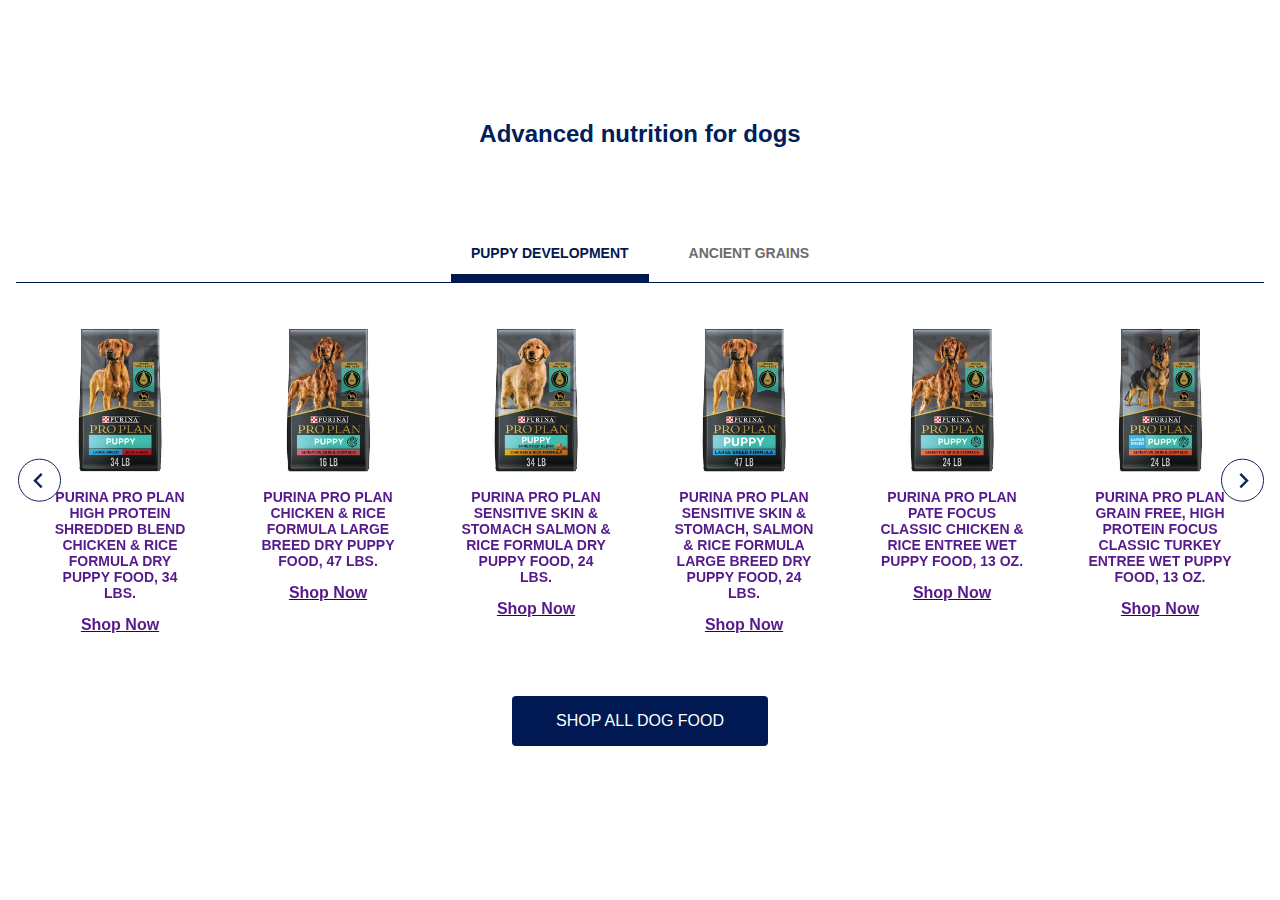
==== carousel.html @ dd831697 "Carousel added" ====
<!DOCTYPE html>
<html lang="en">
<head>
    <meta charset="UTF-8">
    <meta http-equiv="X-UA-Compatible" content="IE=edge">
    <meta name="viewport" content="width=device-width, initial-scale=1.0">
    <meta name="description" content="Shop Purina Pro Plan at petco.com for vet recommended nutrition. Discover the best food to help your dog or cat thrive.">
    <title>Purina | Petco </title>
    <link rel="stylesheet" href="base.css">

</head>
<body>
    <div class="citrus_purina container-full citrus-purina-main-wrapper">
        <!-- Advanced nutritions for dogs -->
        <section class="citrus_purina__dog_tabs purina-full">
            <!-- Section Header Favor -->
            <div class="citrus-purina-section-title">
                <h2>Advanced nutrition for dogs</h2>
            </div>
            <!-- Tabs buttons -->
            <!-- Tabs buttons -->
            <div class="citrus_purina_tab">
                <div class="citrus-purina-main-tab-content">
                    <!-- tab button -->
                    <div class="citrus-purina-wrapper">
                        <div id="citrus_purina_tab__btn" class="citrus-purina-tab__btn">
                            <button class="citrus_purina_tab_btn_single citrus_purina_tab_btn_single_active"
                                onclick="filter_tab_products('citrus_purina_dog_puppy')">PUPPY DEVELOPMENT</button>
                            <button class="citrus_purina_tab_btn_single"
                                onclick="filter_tab_products('citrus_ancient')">ANCIENT GRAINS </button>
                        </div>
                    </div>
                    <!-- tab button -->

                    <!--=================== tab content ===================-->
                    <div class="citrus-tab-section__tab-content">
                        <!-- Dog Puppy row 1 -->
                        <div class="citrus_purina_tab_wrapper splide citrus_purina_tab_controls">
                            <div class="splide__track">
                                <div class="splide__list">
                                    <!-- tab item 1 -->
                                    <div
                                        class="citrus_purina_tab_item citrus_purina_dog_tab_item citrus_purina_dog_puppy splide__slide">
                                        <a href="">
                                            <div class="single-tab-img">
                                                <img src="img/citrus_purina_dog_puppy1.jpg" >
                                            </div>
                                            <div class="single-tab-text">
                                                <p>Purina Pro Plan High Protein Shredded Blend Chicken & Rice Formula Dry Puppy Food, 34 lbs. </p>
                                            </div>
                                            <div class="single-tab-cta cta-underline">
                                                <a href="">Shop Now</a>
                                            </div>
                                        </a>
                                
                                    </div>

                                    <!-- tab item 2-->
                                    <div
                                        class="citrus_purina_tab_item citrus_purina_dog_tab_item citrus_purina_dog_puppy splide__slide">
                                        <a href="">
                                            <div class="single-tab-img">
                                                <img src="img/citrus_purina_dog_puppy2.jpg" >
                                            </div>
                                            <div class="single-tab-text">
                                                <p>Purina Pro Plan Chicken & Rice Formula Large Breed Dry Puppy Food, 47 lbs.</p>
                                            </div>
                                            <div class="single-tab-cta cta-underline">
                                                <a href="">Shop Now</a>
                                            </div>
                                        </a>
                                    </div>

                                    <!-- tab item 3-->
                                    <div
                                        class="citrus_purina_tab_item citrus_purina_dog_tab_item citrus_purina_dog_puppy splide__slide">
                                        <a href="">
                                            <div class="single-tab-img">
                                                <img src="img/citrus_purina_dog_puppy3.jpg" >
                                            </div>
                                            <div class="single-tab-text">
                                                <p>Purina Pro Plan Sensitive Skin & Stomach Salmon & Rice Formula Dry Puppy Food, 24 lbs. </p>
                                            </div>
                                            <div class="single-tab-cta cta-underline">
                                                <a href="">Shop Now</a>
                                            </div>
                                        </a>
                                    </div>

                                    <!-- tab item 4-->
                                    <div
                                        class="citrus_purina_tab_item citrus_purina_dog_tab_item citrus_purina_dog_puppy splide__slide">
                                        <a href="">
                                            <div class="single-tab-img">
                                                <img src="img/citrus_purina_dog_puppy4.jpg" >
                                            </div>
                                            <div class="single-tab-text">
                                                <p>Purina Pro Plan Sensitive Skin & Stomach, Salmon & Rice Formula Large Breed Dry Puppy Food, 24 lbs. </p>
                                            </div>
                                            <div class="single-tab-cta cta-underline">
                                                <a href="">Shop Now</a>
                                            </div>
                                        </a>
                                    </div>
                                    <!-- tab item -->

                                    <!-- tab item 5-->
                                    <div
                                        class="citrus_purina_tab_item citrus_purina_dog_tab_item citrus_purina_dog_puppy splide__slide">
                                        <a href="">
                                            <div class="single-tab-img">
                                                <img src="img/citrus_purina_dog_puppy5.jpg" >
                                            </div>
                                            <div class="single-tab-text">
                                                <p>Purina Pro Plan Pate Focus Classic Chicken & Rice Entree Wet Puppy Food, 13 oz. </p>
                                            </div>
                                            <div class="single-tab-cta cta-underline">
                                                <a href="">Shop Now</a>
                                            </div>
                                        </a>
                                    </div>
                                    <!-- tab item -->

                                    <!-- tab item 6-->
                                    <div
                                        class="citrus_purina_tab_item citrus_purina_dog_tab_item citrus_purina_dog_puppy splide__slide">
                                        <a href="">
                                            <div class="single-tab-img">
                                                <img src="img/citrus_purina_dog_puppy6.jpg" >
                                            </div>
                                            <div class="single-tab-text">
                                                <p>Purina Pro Plan Grain Free, High Protein Focus Classic Turkey Entree Wet Puppy Food, 13 oz. </p>
                                            </div>
                                            <div class="single-tab-cta cta-underline">
                                                <a href="">Shop Now</a>
                                            </div>
                                        </a>
                                    </div>
                                    <!-- tab item -->

                                    <!-- tab item 7-->
                                    <div
                                        class="citrus_purina_tab_item citrus_purina_dog_tab_item citrus_purina_dog_puppy splide__slide">
                                        <a href="">
                                            <div class="single-tab-img">
                                                <img src="img/citrus_purina_dog_puppy7.jpg" >
                                            </div>
                                            <div class="single-tab-text">
                                                <p>Purina Pro Plan Chicken & Rice Formula Large Breed Dry Puppy Food, 34 lbs. </p>
                                            </div>
                                            <div class="single-tab-cta cta-underline">
                                                <a href="">Shop Now</a>
                                            </div>
                                        </a>
                                    </div>
                                    <!-- tab item -->

                                    <!-- tab item 8-->
                                    <div
                                        class="citrus_purina_tab_item citrus_purina_dog_tab_item citrus_purina_dog_puppy splide__slide">
                                        <a href="">
                                            <div class="single-tab-img">
                                                <img src="img/citrus_purina_dog_puppy8.jpg" >
                                            </div>
                                            <div class="single-tab-text">
                                                <p>Purina Pro Plan High Protein Chicken and Rice Formula Dry Puppy Food, 34 lbs. </p>
                                            </div>
                                            <div class="single-tab-cta cta-underline">
                                                <a href="">Shop Now</a>
                                            </div>
                                        </a>
                                    </div>
                                    <!-- tab item -->

                                    <!-- tab item 9-->
                                    <!-- <div
                                        class="citrus_purina_tab_item citrus_purina_dog_tab_item citrus_purina_dog_puppy splide__slide">
                                        <a href="">
                                            <div class="single-tab-img">
                                                <img src="img/citrus_purina_dog_puppy9.jpg" >
                                            </div>
                                            <div class="single-tab-text">
                                                <p></p>
                                            </div>
                                            <div class="single-tab-cta cta-underline">
                                                <a href="">Shop Now</a>
                                            </div>
                                        </a>
                                    </div> -->
                                    <!-- tab item -->

                                    <!-- tab item 10-->
                                    <!-- <div
                                        class="citrus_purina_tab_item citrus_purina_dog_tab_item citrus_purina_dog_puppy splide__slide">
                                        <a href="">
                                            <div class="single-tab-img">
                                                <img src="img/citrus_purina_dog_puppy10.jpg" >
                                            </div>
                                            <div class="single-tab-text">
                                                <p></p>
                                            </div>
                                            <div class="single-tab-cta cta-underline">
                                                <a href="">Shop Now</a>
                                            </div>
                                        </a>
                                    </div> -->

                                </div>
                            </div>
                        </div>
                        <!-- Dog Puppy row 1 -->

                        <!-- start Meet row 2  -->
                        <div class="citrus_purina_tab_wrapper citrus_purina_tab_wrapper_hide_arrow splide citrus_purina_tab_controls">
                            <div class="splide__track">
                                <div class="splide__list">
                                    <!-- tab item -Product 01 -->
                                    <div class="citrus_purina_tab_item citrus_purina_dog_tab_item citrus_ancient splide__slide">
                                        <div class="citrus-meet-tab-product">
                                            <div class="citrus-inner-img22">
                                                <a href="https://www.petco.com/shop/en/petcostore/product/taste-of-the-wild-ancient-prairie-canine-recipe-with-roasted-bison-roasted-venison-and-ancient-grains-dry-dog-food" manual_cm_sp="sponsoredbrandpage:diamond pet:ancientgrains:1:towancientprairiedog:shopnow" onclick="clickTrackLink(this);">
                                                    <img src="https://assets.petco.com/petco/image/upload/f_auto,q_auto/citrus-purina-ancient1.jpg"
                                                        alt="" /></a>
                                            </div>

                                            <div class="citrus_product_info22">
                                                <p>Taste of the Wild Ancient Prairie with Roasted Bison, Roasted Venison and Ancient Grains Dry Dog Food, 28 lbs. 
                                                </p>
                                            </div>
                                            <a href="https://www.petco.com/shop/en/petcostore/product/taste-of-the-wild-ancient-prairie-canine-recipe-with-roasted-bison-roasted-venison-and-ancient-grains-dry-dog-food" manual_cm_sp="sponsoredbrandpage:diamond pet:ancientgrains:1:towancientprairiedog:shopnow" onclick="clickTrackLink(this);">Shop Now</a>
                                        </div>
                                    </div>
                                    <!-- tab item -->
                                    <!-- tab item - Product 02 -->
                                    <div
                                        class="citrus_purina_tab_item citrus_purina_dog_tab_item citrus_ancient splide__slide">
                                        <div class="citrus-meet-tab-product">
                                            <div class="citrus-inner-img22">
                                                <a href="https://www.petco.com/shop/en/petcostore/product/taste-of-the-wild-ancient-stream-canine-recipe-with-smoked-salmon-and-ancient-grains-dry-dog-food" manual_cm_sp="sponsoredbrandpage:diamond pet:ancientgrains:2:towancientstreamdog:shopnow" onclick="clickTrackLink(this);">
                                                    <img src="https://assets.petco.com/petco/image/upload/f_auto,q_auto/citrus-purina-ancient2.jpg"
                                                        alt="" /></a>
                                            </div>
                                            <div class="citrus_product_info22">
                                                <p>Taste of the Wild Ancient Stream with Smoke-Flavored Salmon and Ancient Grains Dry Dog Food, 28 lbs. </p>
                                            </div>
                                            <a href="https://www.petco.com/shop/en/petcostore/product/taste-of-the-wild-ancient-stream-canine-recipe-with-smoked-salmon-and-ancient-grains-dry-dog-food" manual_cm_sp="sponsoredbrandpage:diamond pet:ancientgrains:2:towancientstreamdog:shopnow" onclick="clickTrackLink(this);">Shop Now</a>
                                        </div>
                                    </div>
                                    <!-- tab item -->
                                    <!-- tab item - Product 03 -->
                                    <div
                                        class="citrus_purina_tab_item citrus_purina_dog_tab_item citrus_ancient splide__slide">
                                        <div class="citrus-meet-tab-product">
                                            <div class="citrus-inner-img22">
                                                <a href="https://www.petco.com/shop/en/petcostore/product/taste-of-the-wild-ancient-mountain-canine-recipe-with-roasted-lamb-and-ancient-grains-dry-dog-food" manual_cm_sp="sponsoredbrandpage:diamond pet:ancientgrains:3:towancientmountaindog:shopnow" onclick="clickTrackLink(this);">
                                                    <img src="https://assets.petco.com/petco/image/upload/f_auto,q_auto/citrus-purina-ancient3.jpg"
                                                        alt="" /></a>
                                            </div>
                                            <div class="citrus_product_info22">
                                                <p>Taste of the Wild Ancient Mountain with Roasted Lamb and Ancient Grains Dry Dog Food, 28 lbs. </p>
                                            </div>
                                            <a href="https://www.petco.com/shop/en/petcostore/product/taste-of-the-wild-ancient-mountain-canine-recipe-with-roasted-lamb-and-ancient-grains-dry-dog-food" manual_cm_sp="sponsoredbrandpage:diamond pet:ancientgrains:3:towancientmountaindog:shopnow" onclick="clickTrackLink(this);">Shop Now</a>
                                        </div>
                                    </div>
                                    <!-- tab item -->
                                    <!-- tab item - Product 04 -->
                                    <div
                                        class="citrus_purina_tab_item citrus_purina_dog_tab_item citrus_ancient splide__slide">
                                        <div class="citrus-meet-tab-product">
                                            <div class="citrus-inner-img22">
                                                <a href="https://www.petco.com/shop/en/petcostore/product/taste-of-the-wild-ancient-wetlands-canine-recipe-with-roasted-fowl-and-ancient-grains-dry-dog-food" manual_cm_sp="sponsoredbrandpage:diamond pet:ancientgrains:4:towancientwetlandsdog:shopnow" onclick="clickTrackLink(this);">
                                                    <img src="https://assets.petco.com/petco/image/upload/f_auto,q_auto/citrus-purina-ancient4.jpg"
                                                        alt="" /></a>
                                            </div>
                                            <div class="citrus_product_info22">
                                                <p>Taste of the Wild Ancient Wetlands with Roasted Fowl and Ancient Grains Dry Dog Food, 28 lbs. </p>
                                            </div>
                                            <a href="https://www.petco.com/shop/en/petcostore/product/taste-of-the-wild-ancient-wetlands-canine-recipe-with-roasted-fowl-and-ancient-grains-dry-dog-food" manual_cm_sp="sponsoredbrandpage:diamond pet:ancientgrains:4:towancientwetlandsdog:shopnow" onclick="clickTrackLink(this);">Shop Now</a>
                                        </div>
                                    </div>
                                    <!-- tab item -->
                                

                                </div>
                            </div>
                        </div>
                        <!-- End row 2  -->


                    </div>
                    <div class="flex-box cta-all-container">
                        <a href="https://www.petco.com/shop/en/petcostore/brand/taste-of-the-wild/dog" manual_cm_sp="sponsoredbrandpage:diamond pet:dogfoodwithunique:1:shopalldogfood:shopnow" onclick="clickTrackLink(this);" class="citrus-purina-cta-box-tab w-12 py-4 px-6 md:uppercase md:no-underline md:text-white text-base font-bold md:bg-custom-blue cursor-pointer rounded-lg xs:underline xs:text-custom-blue xs:bg-transparent">Shop All Dog Food</a>
                    </div>
                    <!--=================== tab content ===================-->
                </div>



            </div>
            
        </section>
    </div>
    
    <script src="splide_carousel.js"></script>
    
</body>
</html>
---- base.css ----
/* Imported files */
@import url(/Users/emran/Desktop/Shahin/Development/2022/Petco/DES-1237_PC_Purina_Pro_Plan_BP_8801042741/Petco-Purina/font.css);
/* All the common classes that have common styles */
/* Need to remove the body styles during handoff */
body {
  margin: 0;
  padding: 0;
}

/* Show hide class */
.m-hide {
  display: block;
}

.d-hide {
  display: none;
}

.citrus_purina {
  max-width: 1440px;
  margin: 0 auto;
}

.citrus_purina a {
  text-decoration: none;
}

.citrus_purina img {
  width: 100%;
  display: -webkit-box;
  display: -ms-flexbox;
  display: flex;
}

.citrus_purina h1, .citrus_purina h2, .citrus_purina h3 {
  font-family: "PetcoCircularTT-Bold", arial !important;
  line-height: initial !important;
}

.citrus_purina p {
  font-family: "PetcoCircularTT-Regular", arial !important;
  line-height: initial !important;
}

.citrus_purina .cta-box {
  max-width: 300px;
  margin: 0 auto;
}

.citrus_purina .cta-box a {
  border-radius: 5px;
  color: #fff;
  background: #001952;
  padding: 15px;
  display: block;
  text-align: center;
  font-family: "PetcoCircularTT-Bold", arial !important;
  font-size: 16px;
  text-transform: uppercase;
  border: 1px solid #001952;
  min-width: 120px;
  margin: 0 15px;
}

.citrus_purina .cta-all-container {
  -webkit-box-pack: center !important;
      -ms-flex-pack: center !important;
          justify-content: center !important;
}

.citrus_purina a:hover .cta-box a:hover {
  background: #fff;
  color: #001952;
  border: 1px solid #001952;
  -webkit-transition: 0.5s ease-in-out;
  transition: 0.5s ease-in-out;
}

.citrus_purina a:hover .cta-box a:hover:hover {
  background: #fff;
  color: #001952;
  border: 1px solid #001952;
  -webkit-transition: 0.5s ease-in-out;
  transition: 0.5s ease-in-out;
}

.citrus_purina .cta-underline {
  font-size: 16px;
  color: #001952;
  text-decoration: underline;
  text-transform: capitalize;
  font-family: "PetcoCircularTT-Bold", arial !important;
  cursor: pointer;
}

.citrus_purina .custom-container {
  max-width: 1440px;
  margin: 0 auto;
}

.citrus_purina .container-full {
  width: 100%;
}

.citrus_purina .flex-box {
  display: -webkit-box;
  display: -ms-flexbox;
  display: flex;
  -webkit-box-align: center;
      -ms-flex-align: center;
          align-items: center;
  -webkit-box-pack: justify;
      -ms-flex-pack: justify;
          justify-content: space-between;
  -ms-flex-wrap: nowrap;
      flex-wrap: nowrap;
}

.citrus_purina__section-title {
  padding: 25px 15px;
}

.citrus_purina .section-padding30 {
  padding: 30px 0;
}

.citrus_purina__section-title h2 {
  text-align: center;
  font-size: 25px;
  color: #000000;
  font-family: "PetcoCircularTT-Bold", arial !important;
}

.citrus-purina-section-title {
  padding: 40px 15px;
  font-family: "PetcoCircularTT Bold" !important;
}

.citrus-purina-section-title h2 {
  font-size: 1.5rem;
  color: #00205B;
  text-align: center;
  font-weight: 700;
  line-height: initial;
  font-family: "PetcoCircularTT-Bold", arial !important;
}

/* POV sections */
.citrus_purina_carousel {
  overflow-x: hidden;
  position: relative;
  display: -webkit-box;
  display: -ms-flexbox;
  display: flex;
  -webkit-box-pack: start;
      -ms-flex-pack: start;
          justify-content: flex-start;
}

.citrus_purina_carousel-inner {
  display: -webkit-box;
  display: -ms-flexbox;
  display: flex;
  -webkit-transition: all ease .5s;
  transition: all ease .5s;
  width: 100%;
  overflow: hidden;
  -webkit-box-pack: justify;
      -ms-flex-pack: justify;
          justify-content: space-between;
  -webkit-box-align: start !important;
      -ms-flex-align: start !important;
          align-items: flex-start !important;
  min-height: 315px;
}

.citrus_purina_carousel-item {
  display: -webkit-box;
  display: -ms-flexbox;
  display: flex;
  -webkit-box-align: center;
      -ms-flex-align: center;
          align-items: center;
  -webkit-box-pack: center;
      -ms-flex-pack: center;
          justify-content: center;
  background-size: cover;
  background-repeat: no-repeat;
  background-position: center;
  width: 100%;
}

.citrus_purina_carousel-item .custom-container {
  -webkit-box-align: start !important;
      -ms-flex-align: start !important;
          align-items: flex-start !important;
}

.citrus_purina_carousel-item .custom-container {
  -webkit-box-pack: justify;
      -ms-flex-pack: justify;
          justify-content: space-between;
}

.citrus_purina__pov--text {
  width: 100%;
  text-align: center;
}

.citrus_purina__pov--text h1 {
  font-size: 35px;
  color: #000;
  padding: 15px 0;
  display: -webkit-box;
  display: -ms-flexbox;
  display: flex;
  -webkit-box-align: center;
      -ms-flex-align: center;
          align-items: center;
}

.citrus_purina__pov--text p {
  font-size: 16px;
  color: #000;
  padding-bottom: 20px;
}

.citrus_purina__pov--cta {
  width: 100%;
  margin: 0 auto;
}

.citrus_purina__pov--cta a {
  background: #fff !important;
  color: #001952 !important;
  border: 1px solid #fff !important;
}

.citrus_purina__pov--cta a:hover {
  background: #001952 !important;
  color: #fff !important;
  border: 1px solid #001952 !important;
}

.citrus_purina__pov--logo {
  max-width: 130px;
  margin: 0 auto !important;
}

.citrus_purina__pov--shots {
  max-width: 500px;
}

.citrus_purina__pov--shots img {
  max-width: 300px;
  margin: 0 auto;
}

.citrus_purina_carousel-inner {
  background-position: center;
  background-repeat: no-repeat;
  background-size: cover;
}

.citrus_purina_carousel-inner .pov1 {
  background-image: url("img/citrus-purina-hero1-bg-dsk.jpg");
}

.citrus_purina_carousel-inner .pov2 {
  background-image: url("img/citrus-purina-hero2-bg-dsk.jpg");
}

.citrus_purina_carousel-inner .pov2 .citrus_purina_carousel-item__col:nth-child(3) {
  opacity: 0;
}

.citrus_purina_carousel-inner .pov2 .custom-container {
  min-width: 100%;
}

.citrus_purina_carousel-inner .pov3 {
  background-image: url("img/citrus-purina-hero3-bg-dsk.jpg");
}

.citrus_purina_carousel-inner .pov3 .citrus_purina_carousel-item__col:nth-child(1) {
  opacity: 0;
}

.citrus_purina_carousel-inner .pov3 .custom-container {
  min-width: 100%;
}

.citrus_purina_carousel-controls .prev {
  display: inline-block;
  height: 32px;
  width: 32px;
  position: absolute;
  left: 12px;
  top: 50%;
  -webkit-transform: translateY(-50%);
          transform: translateY(-50%);
  background-image: url("prev.svg");
  background-position: center;
  background-size: auto 100%;
  background-repeat: no-repeat;
  cursor: pointer;
  opacity: .5;
}

.citrus_purina_carousel-controls .next {
  display: inline-block;
  height: 32px;
  width: 32px;
  position: absolute;
  right: 12px;
  top: 50%;
  -webkit-transform: translateY(-50%);
          transform: translateY(-50%);
  background-image: url("next.svg");
  background-position: center;
  background-size: auto 100%;
  background-repeat: no-repeat;
  cursor: pointer;
  opacity: .5;
}

.prev:hover, .next:hover {
  opacity: 1;
}

.citrus_purina_carousel-indicators {
  position: absolute;
  bottom: 0;
  left: calc(100% / 2 - 52px);
  text-align: center;
  background: rgba(255, 255, 255, 0.8);
  border-radius: 5px 5px 0 0;
  padding: 10px 10px 5px !important;
}

.citrus_purina_carousel-indicators span {
  display: inline-block;
  border: 2px solid #09205c;
  padding: 7px;
  border-radius: 20px;
  cursor: pointer;
  margin: 0 5px;
}

.citrus_purina_carousel-indicators span.active {
  background-color: #09205c;
}

.citrus-purina-tab-area {
  overflow: hidden;
  padding-top: 35px;
  padding-bottom: 26px;
}

.citrus-purina-tab-container {
  max-width: 1246px;
  width: 100%;
  margin: 0 auto;
}

.citrus_purina_grain_div.citrusTabshow {
  display: block;
}

.citrus_purina_grain_div {
  float: left;
  display: none;
}

.citrus_purina_tab {
  padding-bottom: 40px;
}

.citrus_purina_tab_item span {
  display: block;
}

.citrus_purina_tab_item {
  text-transform: uppercase;
  padding: 12px 20px;
  margin: 0px 10px;
  font-size: 14px;
  text-decoration: none;
  border: none;
  cursor: pointer;
  color: #6E6B6B;
  font-family: "PetcoCircularTT-Regular", arial !important;
  font-weight: 700;
  line-height: 1.3;
  text-align: center;
}

button {
  font-family: "PetcoCircularTT-Regular", arial !important;
}

.citrus_purina_tab_item.citrus_purina_tab_item_active {
  color: #001952;
  border-bottom: 8px solid #001952;
  margin-top: 8px;
}

.citrus-purina-tab__btn {
  display: -webkit-box;
  display: -ms-flexbox;
  display: flex;
  -webkit-box-pack: center;
  -ms-flex-pack: center;
  justify-content: center;
  -webkit-box-align: center;
  -ms-flex-align: center;
  align-items: center;
  margin-bottom: 30px;
  border-bottom: 1px solid #021B4E;
}

.citrus_purebite_dog_tabs {
  display: -webkit-box;
  display: -ms-flexbox;
  display: flex;
  -ms-flex-wrap: wrap;
  flex-wrap: wrap;
  -webkit-box-pack: center;
  -ms-flex-pack: center;
  justify-content: center;
  overflow: hidden;
}

.citrus_purina_tab_item {
  max-width: 190px;
  width: 100% !important;
  margin: 0px 9px;
}

.citrus-inner-img22 {
  padding: 0 15px;
}

.citrus-inner-img22 > a img {
  width: 100%;
  height: auto;
}

.citrus_purina_tab_item.citrus_row_opacity_0 {
  opacity: 0;
}

.citrus_purina_tab_wrapper .splide__pagination {
  display: none;
}

.citrus-meet-tab-product > a {
  color: #001952;
  font-size: 16px;
  display: block;
  font-family: "PetcoCircularTT-Bold", arial !important;
  text-decoration: underline;
}

.citrus_purebite_dog_tabs .splide__arrow--next {
  right: 0px;
}

.citrus_purebite_dog_tabs .splide__arrow--prev {
  left: 2px;
}

.citrus_purebite_dog_tabs .splide__arrow svg {
  fill: #122359;
}

.citrus_purebite_dog_tabs .splide__arrow {
  -ms-flex-align: center;
  -webkit-box-align: center;
  align-items: center;
  background: transparent;
  border: 1px solid #122359;
  border-radius: 50%;
  cursor: pointer;
  display: -ms-flexbox;
  display: -webkit-box;
  display: flex;
  height: 3.2em;
  -ms-flex-pack: center;
  -webkit-box-pack: center;
  justify-content: center;
  opacity: 1;
  padding: 0;
  position: absolute;
  top: 50%;
  -webkit-transform: translateY(-50%);
  transform: translateY(-50%);
  width: 3.2em;
  z-index: 1;
}

/* Splide Styles */
.splide__list {
  -webkit-backface-visibility: hidden;
  backface-visibility: hidden;
  display: -ms-flexbox;
  display: -webkit-box;
  display: flex;
  height: 100%;
  margin: 0 !important;
  padding: 0 !important;
  -webkit-transform-style: preserve-3d;
          transform-style: preserve-3d;
}

.splide.is-initialized:not(.is-active) .splide__list {
  display: block;
}

.splide__pagination {
  -ms-flex-align: center;
  -webkit-box-align: center;
          align-items: center;
  display: -ms-flexbox;
  display: -webkit-box;
  display: flex;
  -ms-flex-wrap: wrap;
  flex-wrap: wrap;
  -ms-flex-pack: center;
  -webkit-box-pack: center;
          justify-content: center;
  margin: 0;
  pointer-events: none;
}

.splide__pagination li {
  display: inline-block;
  line-height: 1;
  list-style-type: none;
  margin: 0;
  pointer-events: auto;
}

.splide__progress__bar {
  width: 0;
}

.splide {
  outline: none;
  position: relative;
  visibility: hidden;
}

.splide.is-initialized,
.splide.is-rendered {
  visibility: visible;
}

.splide__slide {
  -webkit-backface-visibility: hidden;
  backface-visibility: hidden;
  -webkit-box-sizing: border-box;
          box-sizing: border-box;
  -ms-flex-negative: 0;
  flex-shrink: 0;
  list-style-type: none !important;
  margin: 0;
  outline: none;
  position: relative;
}

.splide__slide img {
  vertical-align: bottom;
}

.splide__slider {
  position: relative;
}

.splide__spinner {
  -webkit-animation: splide-loading 1s linear infinite;
          animation: splide-loading 1s linear infinite;
  border: 2px solid #999;
  border-left-color: transparent;
  border-radius: 50%;
  bottom: 0;
  contain: strict;
  display: inline-block;
  height: 20px;
  left: 0;
  margin: auto;
  position: absolute;
  right: 0;
  top: 0;
  width: 20px;
}

.splide__track {
  overflow: hidden;
  position: relative;
  z-index: 0;
}

@-webkit-keyframes splide-loading {
  0% {
    -webkit-transform: rotate(0);
            transform: rotate(0);
  }
  to {
    -webkit-transform: rotate(1turn);
            transform: rotate(1turn);
  }
}

@keyframes splide-loading {
  0% {
    -webkit-transform: rotate(0);
            transform: rotate(0);
  }
  to {
    -webkit-transform: rotate(1turn);
            transform: rotate(1turn);
  }
}

.splide--draggable > .splide__slider > .splide__track,
.splide--draggable > .splide__track {
  -webkit-user-select: none;
  -ms-user-select: none;
  -moz-user-select: none;
       user-select: none;
}

.splide--fade > .splide__slider > .splide__track > .splide__list,
.splide--fade > .splide__track > .splide__list {
  display: block;
}

.splide--fade > .splide__slider > .splide__track > .splide__list > .splide__slide,
.splide--fade > .splide__track > .splide__list > .splide__slide {
  left: 0;
  opacity: 0;
  position: absolute;
  top: 0;
  z-index: 0;
}

.splide--fade > .splide__slider > .splide__track > .splide__list > .splide__slide.is-active,
.splide--fade > .splide__track > .splide__list > .splide__slide.is-active {
  opacity: 1;
  position: relative;
  z-index: 1;
}

.splide--rtl {
  direction: rtl;
}

.splide--ttb.is-active > .splide__slider > .splide__track > .splide__list,
.splide--ttb.is-active > .splide__track > .splide__list {
  display: block;
}

.splide__arrow {
  -ms-flex-align: center;
  -webkit-box-align: center;
          align-items: center;
  background: #ccc;
  border: 0;
  border-radius: 50%;
  cursor: pointer;
  display: -ms-flexbox;
  display: -webkit-box;
  display: flex;
  height: 2em;
  -ms-flex-pack: center;
  -webkit-box-pack: center;
          justify-content: center;
  opacity: 0.7;
  padding: 0;
  position: absolute;
  top: 50%;
  -webkit-transform: translateY(-50%);
          transform: translateY(-50%);
  width: 2em;
  z-index: 1;
}

.splide__arrow svg {
  fill: #000;
  height: 1.2em;
  width: 1.2em;
}

.splide__arrow:hover {
  opacity: 0.9;
}

.splide__arrow:focus {
  outline: none;
}

.splide__arrow--prev {
  left: 1em;
}

.splide__arrow--prev svg {
  -webkit-transform: scaleX(-1);
          transform: scaleX(-1);
}

.splide__arrow--next {
  right: 1em;
}

.splide__pagination {
  bottom: 0.5em;
  left: 0;
  padding: 0 1em;
  position: absolute;
  right: 0;
  z-index: 1;
}

.splide__pagination__page {
  background: #ccc;
  border: 0;
  border-radius: 50%;
  display: inline-block;
  height: 8px;
  margin: 3px;
  opacity: 0.7;
  padding: 0;
  -webkit-transition: -webkit-transform 0.2s linear;
  transition: -webkit-transform 0.2s linear;
  transition: transform 0.2s linear;
  transition: transform 0.2s linear, -webkit-transform 0.2s linear;
  width: 8px;
}

.splide__pagination__page.is-active {
  background: #fff;
  -webkit-transform: scale(1.4);
          transform: scale(1.4);
}

.splide__pagination__page:hover {
  cursor: pointer;
  opacity: 0.9;
}

.splide__pagination__page:focus {
  outline: none;
}

.splide__progress__bar {
  background: #ccc;
  height: 3px;
}

.splide--nav > .splide__slider > .splide__track > .splide__list > .splide__slide,
.splide--nav > .splide__track > .splide__list > .splide__slide {
  border: 3px solid transparent;
  cursor: pointer;
}

.splide--nav > .splide__slider > .splide__track > .splide__list > .splide__slide.is-active,
.splide--nav > .splide__track > .splide__list > .splide__slide.is-active {
  border: 3px solid #000;
}

.splide--nav > .splide__slider > .splide__track > .splide__list > .splide__slide:focus,
.splide--nav > .splide__track > .splide__list > .splide__slide:focus {
  outline: none;
}

.splide--rtl > .splide__arrows .splide__arrow--prev,
.splide--rtl > .splide__slider > .splide__track > .splide__arrows .splide__arrow--prev,
.splide--rtl > .splide__track > .splide__arrows .splide__arrow--prev {
  left: auto;
  right: 1em;
}

.splide--rtl > .splide__arrows .splide__arrow--prev svg,
.splide--rtl > .splide__slider > .splide__track > .splide__arrows .splide__arrow--prev svg,
.splide--rtl > .splide__track > .splide__arrows .splide__arrow--prev svg {
  -webkit-transform: scaleX(1);
          transform: scaleX(1);
}

.splide--rtl > .splide__arrows .splide__arrow--next,
.splide--rtl > .splide__slider > .splide__track > .splide__arrows .splide__arrow--next,
.splide--rtl > .splide__track > .splide__arrows .splide__arrow--next {
  left: 1em;
  right: auto;
}

.splide--rtl > .splide__arrows .splide__arrow--next svg,
.splide--rtl > .splide__slider > .splide__track > .splide__arrows .splide__arrow--next svg,
.splide--rtl > .splide__track > .splide__arrows .splide__arrow--next svg {
  -webkit-transform: scaleX(-1);
          transform: scaleX(-1);
}

.splide--ttb > .splide__arrows .splide__arrow,
.splide--ttb > .splide__slider > .splide__track > .splide__arrows .splide__arrow,
.splide--ttb > .splide__track > .splide__arrows .splide__arrow {
  left: 50%;
  -webkit-transform: translate(-50%);
          transform: translate(-50%);
}

.splide--ttb > .splide__arrows .splide__arrow--prev,
.splide--ttb > .splide__slider > .splide__track > .splide__arrows .splide__arrow--prev,
.splide--ttb > .splide__track > .splide__arrows .splide__arrow--prev {
  top: 1em;
}

.splide--ttb > .splide__arrows .splide__arrow--prev svg,
.splide--ttb > .splide__slider > .splide__track > .splide__arrows .splide__arrow--prev svg,
.splide--ttb > .splide__track > .splide__arrows .splide__arrow--prev svg {
  -webkit-transform: rotate(-90deg);
          transform: rotate(-90deg);
}

.splide--ttb > .splide__arrows .splide__arrow--next,
.splide--ttb > .splide__slider > .splide__track > .splide__arrows .splide__arrow--next,
.splide--ttb > .splide__track > .splide__arrows .splide__arrow--next {
  bottom: 1em;
  top: auto;
}

.splide--ttb > .splide__arrows .splide__arrow--next svg,
.splide--ttb > .splide__slider > .splide__track > .splide__arrows .splide__arrow--next svg,
.splide--ttb > .splide__track > .splide__arrows .splide__arrow--next svg {
  -webkit-transform: rotate(90deg);
          transform: rotate(90deg);
}

.splide--ttb > .splide__pagination,
.splide--ttb > .splide__slider > .splide__pagination {
  bottom: 0;
  display: -ms-flexbox;
  display: -webkit-box;
  display: flex;
  -ms-flex-direction: column;
  -webkit-box-orient: vertical;
  -webkit-box-direction: normal;
          flex-direction: column;
  left: auto;
  padding: 1em 0;
  right: 0.5em;
  top: 0;
}

.splide-banner-instinct .splide__arrows {
  display: none;
}

.splide-banner-instinct .splide__list {
  height: inherit;
}

.tab__list_top_img_btn .tab__item.is--active .active {
  display: block;
}

.tab__list_top_img_btn .tab__item.is--active .normal {
  display: none;
}

.tab__list_top_img_btn .tab__item .active {
  display: none;
}

.tab__list_top_img_btn .tab__item .normal {
  display: block;
}

/* Cat Section */
.citrus-purina__cat .single-item img {
  min-width: 230px;
  margin: 0 auto;
}

.purina-product-grid::-webkit-scrollbar {
  display: none;
}

.purina-product-grid {
  -ms-overflow-style: none;
  /* IE and Edge */
  scrollbar-width: none;
  /* Firefox */
}

.citrus-purina-cta-box-tab {
  width: 14rem;
  border-radius: 0.25rem;
  background-color: #001952;
  padding: 1rem;
  text-align: center;
  color: #fff;
  font-family: "PetcoCircularTT-Bold", arial !important;
  margin-top: 3rem;
  text-transform: uppercase;
}

.citrus-purina-cta-box-tab:hover {
  color: #001952;
  background: #fff;
}

/* Products Tabs */
.citrus_purina__dog_tabs {
  margin: 60px 0;
}

.citrus-purina-main-tab-content {
  padding: 1rem;
}

.citrus-purina-tab-area {
  overflow: hidden;
  padding-top: 35px;
  padding-bottom: 26px;
}

.citrus-purina-tab-container {
  max-width: 1246px;
  width: 100%;
  margin: 0 auto;
}

.citrus_purina_dog_tab_item.citrusTabshow {
  display: block;
}

.citrus_purina_dog_tab_item {
  float: left;
  display: none;
}

.citrus_purina_tab {
  padding-bottom: 40px;
}

.citrus_purina_tab_item span {
  display: block;
}

.citrus_purina_tab_btn_single {
  text-transform: uppercase;
  padding: 12px 20px;
  margin: 0px 10px;
  font-size: 14px;
  text-decoration: none;
  border: none;
  cursor: pointer;
  color: #6E6B6B;
  font-family: "PetcoCircularTT-Regular", arial !important;
  font-weight: 700;
  line-height: 1.3;
  text-align: center;
  background: transparent;
}

button {
  font-family: "PetcoCircularTT-Regular", arial !important;
}

.citrus_purina_tab_btn_single.citrus_purina_tab_btn_single_active {
  color: #001952;
  border-bottom: 8px solid #001952;
  margin-top: 8px;
}

.citrus-purina-tab__btn {
  display: -webkit-box;
  display: -ms-flexbox;
  display: flex;
  -webkit-box-pack: center;
  -ms-flex-pack: center;
  justify-content: center;
  -webkit-box-align: center;
  -ms-flex-align: center;
  align-items: center;
  margin-bottom: 30px;
  border-bottom: 1px solid #021B4E;
}

.citrus_purina_tab_controls {
  display: -webkit-box;
  display: -ms-flexbox;
  display: flex;
  -ms-flex-wrap: wrap;
  flex-wrap: wrap;
  -webkit-box-pack: center;
  -ms-flex-pack: center;
  justify-content: center;
  overflow: hidden;
}

.citrus_purina_tab_item {
  margin: 0px 9px;
}

.citrus-inner-img22 {
  padding: 0 15px;
}

.citrus-inner-img22 > a img {
  width: 100%;
  height: auto;
}

.citrus_purina_tab_item.citrus_row_opacity_0 {
  opacity: 0;
}

.citrus_purina_tab_wrapper .splide__pagination {
  display: none;
}

.citrus-meet-tab-product > a {
  color: #001952;
  font-size: 16px;
  display: block;
  font-family: "PetcoCircularTT-Bold", arial !important;
  text-decoration: underline;
}

.citrus_purina_tab_controls .splide__arrow--next {
  right: 0px;
}

.citrus_purina_tab_controls .splide__arrow--prev {
  left: 2px;
}

.citrus_purina_tab_controls .splide__arrow svg {
  fill: #122359;
}

.citrus_purina_tab_controls .splide__arrow {
  -ms-flex-align: center;
  -webkit-box-align: center;
  align-items: center;
  background: transparent;
  border: 1px solid #122359;
  border-radius: 50%;
  cursor: pointer;
  display: -ms-flexbox;
  display: -webkit-box;
  display: flex;
  height: 3.2em;
  -ms-flex-pack: center;
  -webkit-box-pack: center;
  justify-content: center;
  opacity: 1;
  padding: 0;
  position: absolute;
  top: 50%;
  -webkit-transform: translateY(-50%);
  transform: translateY(-50%);
  width: 3.2em;
  z-index: 1;
}
/*# sourceMappingURL=base.css.map */
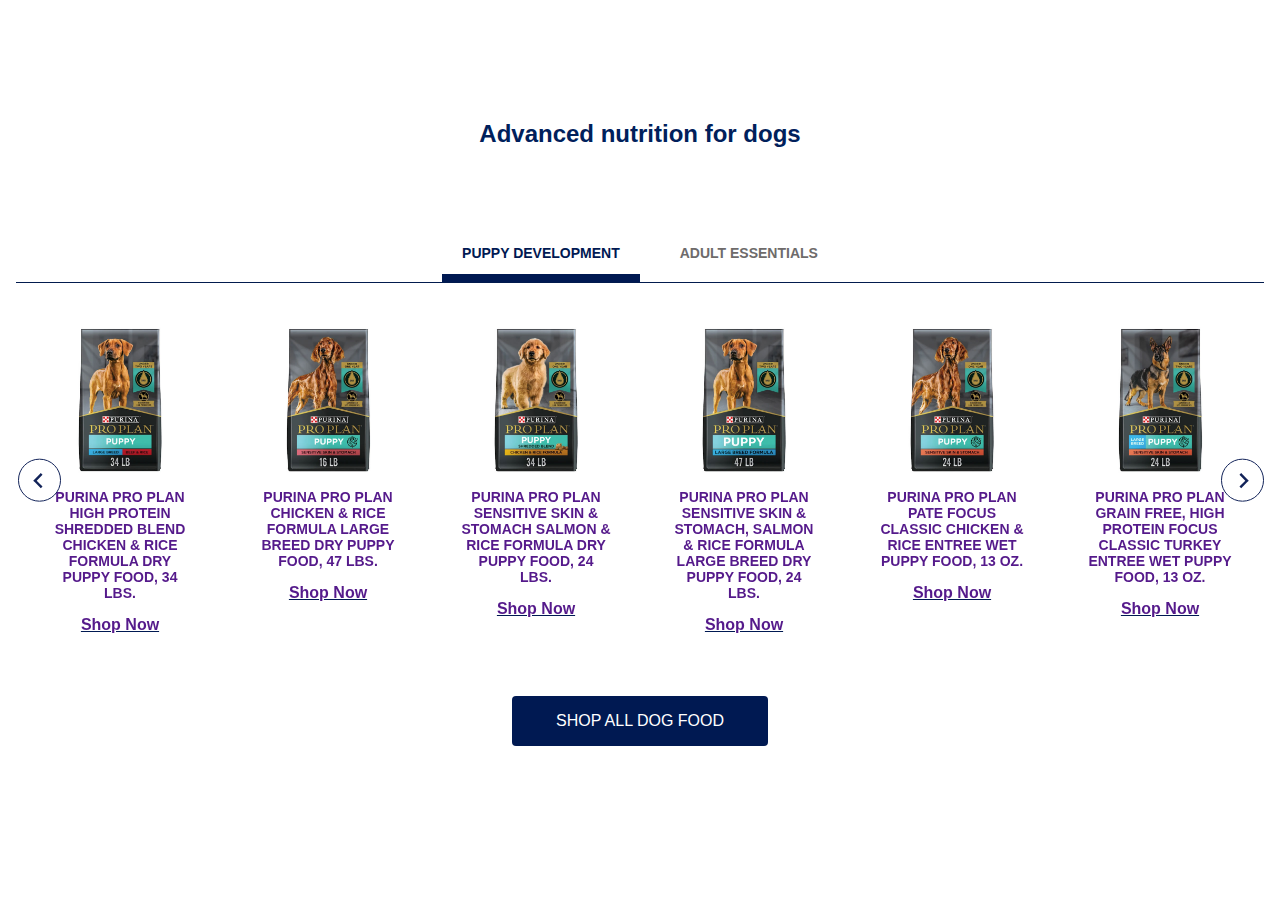
==== commit 1085584a: "Carousel Dog adult item added" ====
--- a/carousel.html
+++ b/carousel.html
@@ -27,7 +27,7 @@
                             <button class="citrus_purina_tab_btn_single citrus_purina_tab_btn_single_active"
                                 onclick="filter_tab_products('citrus_purina_dog_puppy')">PUPPY DEVELOPMENT</button>
                             <button class="citrus_purina_tab_btn_single"
-                                onclick="filter_tab_products('citrus_ancient')">ANCIENT GRAINS </button>
+                                onclick="filter_tab_products('citrus_purina_dog_adult')">ADULT ESSENTIALS</button>
                         </div>
                     </div>
                     <!-- tab button -->
@@ -214,73 +214,169 @@
                         <div class="citrus_purina_tab_wrapper citrus_purina_tab_wrapper_hide_arrow splide citrus_purina_tab_controls">
                             <div class="splide__track">
                                 <div class="splide__list">
-                                    <!-- tab item -Product 01 -->
-                                    <div class="citrus_purina_tab_item citrus_purina_dog_tab_item citrus_ancient splide__slide">
-                                        <div class="citrus-meet-tab-product">
-                                            <div class="citrus-inner-img22">
-                                                <a href="https://www.petco.com/shop/en/petcostore/product/taste-of-the-wild-ancient-prairie-canine-recipe-with-roasted-bison-roasted-venison-and-ancient-grains-dry-dog-food" manual_cm_sp="sponsoredbrandpage:diamond pet:ancientgrains:1:towancientprairiedog:shopnow" onclick="clickTrackLink(this);">
-                                                    <img src="https://assets.petco.com/petco/image/upload/f_auto,q_auto/citrus-purina-ancient1.jpg"
-                                                        alt="" /></a>
-                                            </div>
-
-                                            <div class="citrus_product_info22">
-                                                <p>Taste of the Wild Ancient Prairie with Roasted Bison, Roasted Venison and Ancient Grains Dry Dog Food, 28 lbs. 
-                                                </p>
-                                            </div>
-                                            <a href="https://www.petco.com/shop/en/petcostore/product/taste-of-the-wild-ancient-prairie-canine-recipe-with-roasted-bison-roasted-venison-and-ancient-grains-dry-dog-food" manual_cm_sp="sponsoredbrandpage:diamond pet:ancientgrains:1:towancientprairiedog:shopnow" onclick="clickTrackLink(this);">Shop Now</a>
-                                        </div>
+                                    <!-- tab item - Product 01 -->
+                                    <div class="citrus_purina_tab_item citrus_purina_dog_tab_item citrus_purina_dog_adult splide__slide">
+                                        <a href="">
+                                            <div class="single-tab-img">
+                                                <img src="img/citrus_purina_dog_adult1.jpg" >
+                                            </div>
+                                            <div class="single-tab-text">
+                                                <p>Purina Pro Plan High Protein with Probiotics Shredded Blend Chicken and Rice Formula Dry Dog Food, 47 lbs. </p>
+                                            </div>
+                                            <div class="single-tab-cta cta-underline">
+                                                <a href="">Shop Now</a>
+                                            </div>
+                                        </a>
                                     </div>
                                     <!-- tab item -->
                                     <!-- tab item - Product 02 -->
                                     <div
-                                        class="citrus_purina_tab_item citrus_purina_dog_tab_item citrus_ancient splide__slide">
-                                        <div class="citrus-meet-tab-product">
-                                            <div class="citrus-inner-img22">
-                                                <a href="https://www.petco.com/shop/en/petcostore/product/taste-of-the-wild-ancient-stream-canine-recipe-with-smoked-salmon-and-ancient-grains-dry-dog-food" manual_cm_sp="sponsoredbrandpage:diamond pet:ancientgrains:2:towancientstreamdog:shopnow" onclick="clickTrackLink(this);">
-                                                    <img src="https://assets.petco.com/petco/image/upload/f_auto,q_auto/citrus-purina-ancient2.jpg"
-                                                        alt="" /></a>
-                                            </div>
-                                            <div class="citrus_product_info22">
-                                                <p>Taste of the Wild Ancient Stream with Smoke-Flavored Salmon and Ancient Grains Dry Dog Food, 28 lbs. </p>
-                                            </div>
-                                            <a href="https://www.petco.com/shop/en/petcostore/product/taste-of-the-wild-ancient-stream-canine-recipe-with-smoked-salmon-and-ancient-grains-dry-dog-food" manual_cm_sp="sponsoredbrandpage:diamond pet:ancientgrains:2:towancientstreamdog:shopnow" onclick="clickTrackLink(this);">Shop Now</a>
-                                        </div>
+                                        class="citrus_purina_tab_item citrus_purina_dog_tab_item citrus_purina_dog_adult splide__slide">
+                                        <a href="">
+                                            <div class="single-tab-img">
+                                                <img src="img/citrus_purina_dog_adult2.jpg" >
+                                            </div>
+                                            <div class="single-tab-text">
+                                                <p>Purina Pro Plan High Protein Complete Essentials Shredded Blend Turkey & Rice Formula Adult Dry Dog Food, 33 lbs. </p>
+                                            </div>
+                                            <div class="single-tab-cta cta-underline">
+                                                <a href="">Shop Now</a>
+                                            </div>
+                                        </a>
                                     </div>
                                     <!-- tab item -->
                                     <!-- tab item - Product 03 -->
                                     <div
-                                        class="citrus_purina_tab_item citrus_purina_dog_tab_item citrus_ancient splide__slide">
-                                        <div class="citrus-meet-tab-product">
-                                            <div class="citrus-inner-img22">
-                                                <a href="https://www.petco.com/shop/en/petcostore/product/taste-of-the-wild-ancient-mountain-canine-recipe-with-roasted-lamb-and-ancient-grains-dry-dog-food" manual_cm_sp="sponsoredbrandpage:diamond pet:ancientgrains:3:towancientmountaindog:shopnow" onclick="clickTrackLink(this);">
-                                                    <img src="https://assets.petco.com/petco/image/upload/f_auto,q_auto/citrus-purina-ancient3.jpg"
-                                                        alt="" /></a>
-                                            </div>
-                                            <div class="citrus_product_info22">
-                                                <p>Taste of the Wild Ancient Mountain with Roasted Lamb and Ancient Grains Dry Dog Food, 28 lbs. </p>
-                                            </div>
-                                            <a href="https://www.petco.com/shop/en/petcostore/product/taste-of-the-wild-ancient-mountain-canine-recipe-with-roasted-lamb-and-ancient-grains-dry-dog-food" manual_cm_sp="sponsoredbrandpage:diamond pet:ancientgrains:3:towancientmountaindog:shopnow" onclick="clickTrackLink(this);">Shop Now</a>
-                                        </div>
+                                        class="citrus_purina_tab_item citrus_purina_dog_tab_item citrus_purina_dog_adult splide__slide">
+                                        <a href="">
+                                            <div class="single-tab-img">
+                                                <img src="img/citrus_purina_dog_adult3.jpg" >
+                                            </div>
+                                            <div class="single-tab-text">
+                                                <p>Purina Pro Plan Complete Essentials Grain Free, Chicken & Turkey Pate Dog Wet Food Variety Pack, 13 oz., Count of 12 </p>
+                                            </div>
+                                            <div class="single-tab-cta cta-underline">
+                                                <a href="">Shop Now</a>
+                                            </div>
+                                        </a>
                                     </div>
                                     <!-- tab item -->
                                     <!-- tab item - Product 04 -->
                                     <div
-                                        class="citrus_purina_tab_item citrus_purina_dog_tab_item citrus_ancient splide__slide">
-                                        <div class="citrus-meet-tab-product">
-                                            <div class="citrus-inner-img22">
-                                                <a href="https://www.petco.com/shop/en/petcostore/product/taste-of-the-wild-ancient-wetlands-canine-recipe-with-roasted-fowl-and-ancient-grains-dry-dog-food" manual_cm_sp="sponsoredbrandpage:diamond pet:ancientgrains:4:towancientwetlandsdog:shopnow" onclick="clickTrackLink(this);">
-                                                    <img src="https://assets.petco.com/petco/image/upload/f_auto,q_auto/citrus-purina-ancient4.jpg"
-                                                        alt="" /></a>
-                                            </div>
-                                            <div class="citrus_product_info22">
-                                                <p>Taste of the Wild Ancient Wetlands with Roasted Fowl and Ancient Grains Dry Dog Food, 28 lbs. </p>
-                                            </div>
-                                            <a href="https://www.petco.com/shop/en/petcostore/product/taste-of-the-wild-ancient-wetlands-canine-recipe-with-roasted-fowl-and-ancient-grains-dry-dog-food" manual_cm_sp="sponsoredbrandpage:diamond pet:ancientgrains:4:towancientwetlandsdog:shopnow" onclick="clickTrackLink(this);">Shop Now</a>
-                                        </div>
+                                        class="citrus_purina_tab_item citrus_purina_dog_tab_item citrus_purina_dog_adult splide__slide">
+                                        <a href="">
+                                            <div class="single-tab-img">
+                                                <img src="img/citrus_purina_dog_adult4.jpg" >
+                                            </div>
+                                            <div class="single-tab-text">
+                                                <p>Purina Pro Plan High Protein with Probiotics Shredded Blend Salmon & Rice Formula Dry Dog Food, 33 lbs. </p>
+                                            </div>
+                                            <div class="single-tab-cta cta-underline">
+                                                <a href="">Shop Now</a>
+                                            </div>
+                                        </a>
+                                    </div>
+                                    <!-- tab item -->
+                                    <!-- tab item - Product 05 -->
+                                    <div
+                                        class="citrus_purina_tab_item citrus_purina_dog_tab_item citrus_purina_dog_adult splide__slide">
+                                        <a href="">
+                                            <div class="single-tab-img">
+                                                <img src="img/citrus_purina_dog_adult5.jpg" >
+                                            </div>
+                                            <div class="single-tab-text">
+                                                <p>Purina Pro Plan High Protein with Probiotics Shredded Blend Beef & Rice Formula Dry Dog Food, 47 lbs. </p>
+                                            </div>
+                                            <div class="single-tab-cta cta-underline">
+                                                <a href="">Shop Now</a>
+                                            </div>
+                                        </a>
+                                    </div>
+                                    <!-- tab item -->
+                                    <!-- tab item - Product 06 -->
+                                    <div
+                                        class="citrus_purina_tab_item citrus_purina_dog_tab_item citrus_purina_dog_adult splide__slide">
+                                        <a href="">
+                                            <div class="single-tab-img">
+                                                <img src="img/citrus_purina_dog_adult6.jpg" >
+                                            </div>
+                                            <div class="single-tab-text">
+                                                <p>Purina Pro Plan Complete Essentials High Protein Chicken & Rice Entree Wet Dog Food, 13 oz. </p>
+                                            </div>
+                                            <div class="single-tab-cta cta-underline">
+                                                <a href="">Shop Now</a>
+                                            </div>
+                                        </a>
+                                    </div>
+                                    <!-- tab item -->
+
+                                    <!-- tab item - Product 07 -->
+                                    <div
+                                        class="citrus_purina_tab_item citrus_purina_dog_tab_item citrus_purina_dog_adult splide__slide">
+                                        <a href="">
+                                            <div class="single-tab-img">
+                                                <img src="img/citrus_purina_dog_adult7.jpg" >
+                                            </div>
+                                            <div class="single-tab-text">
+                                                <p>Purina Pro Plan High Protein Beef & Rice Entree Pate Wet Dog Food, 13 oz. </p>
+                                            </div>
+                                            <div class="single-tab-cta cta-underline">
+                                                <a href="">Shop Now</a>
+                                            </div>
+                                        </a>
+                                    </div>
+                                    <!-- tab item -->
+
+                                    <!-- tab item - Product 08 -->
+                                    <div
+                                        class="citrus_purina_tab_item citrus_purina_dog_tab_item citrus_purina_dog_adult splide__slide">
+                                        <a href="">
+                                            <div class="single-tab-img">
+                                                <img src="img/citrus_purina_dog_adult8.jpg" >
+                                            </div>
+                                            <div class="single-tab-text">
+                                                <p>Purina Pro Plan High Protein with Probiotics Shredded Blend Chicken and Rice Formula Dry Dog Food, 35 lbs. </p>
+                                            </div>
+                                            <div class="single-tab-cta cta-underline">
+                                                <a href="">Shop Now</a>
+                                            </div>
+                                        </a>
+                                    </div>
+                                    <!-- tab item -->
+
+                                    <!-- tab item - Product 09 -->
+                                    <div
+                                        class="citrus_purina_tab_item citrus_purina_dog_tab_item citrus_purina_dog_adult splide__slide">
+                                        <a href="">
+                                            <div class="single-tab-img">
+                                                <img src="img/citrus_purina_dog_adult9.jpg" >
+                                            </div>
+                                            <div class="single-tab-text">
+                                                <p>Purina Pro Plan High Protein with Probiotics Shredded Blend Beef & Rice Formula Dry Dog Food, 35 lbs. </p>
+                                            </div>
+                                            <div class="single-tab-cta cta-underline">
+                                                <a href="">Shop Now</a>
+                                            </div>
+                                        </a>
                                     </div>
                                     <!-- tab item -->
                                 
-
+                                    <!-- tab item - Product 10 -->
+                                    <div
+                                        class="citrus_purina_tab_item citrus_purina_dog_tab_item citrus_purina_dog_adult splide__slide">
+                                        <a href="">
+                                            <div class="single-tab-img">
+                                                <img src="img/citrus_purina_dog_adult1.jpg" >
+                                            </div>
+                                            <div class="single-tab-text">
+                                                <p>Text</p>
+                                            </div>
+                                            <div class="single-tab-cta cta-underline">
+                                                <a href="">Shop Now</a>
+                                            </div>
+                                        </a>
+                                    </div>
+                                    <!-- tab item -->
                                 </div>
                             </div>
                         </div>
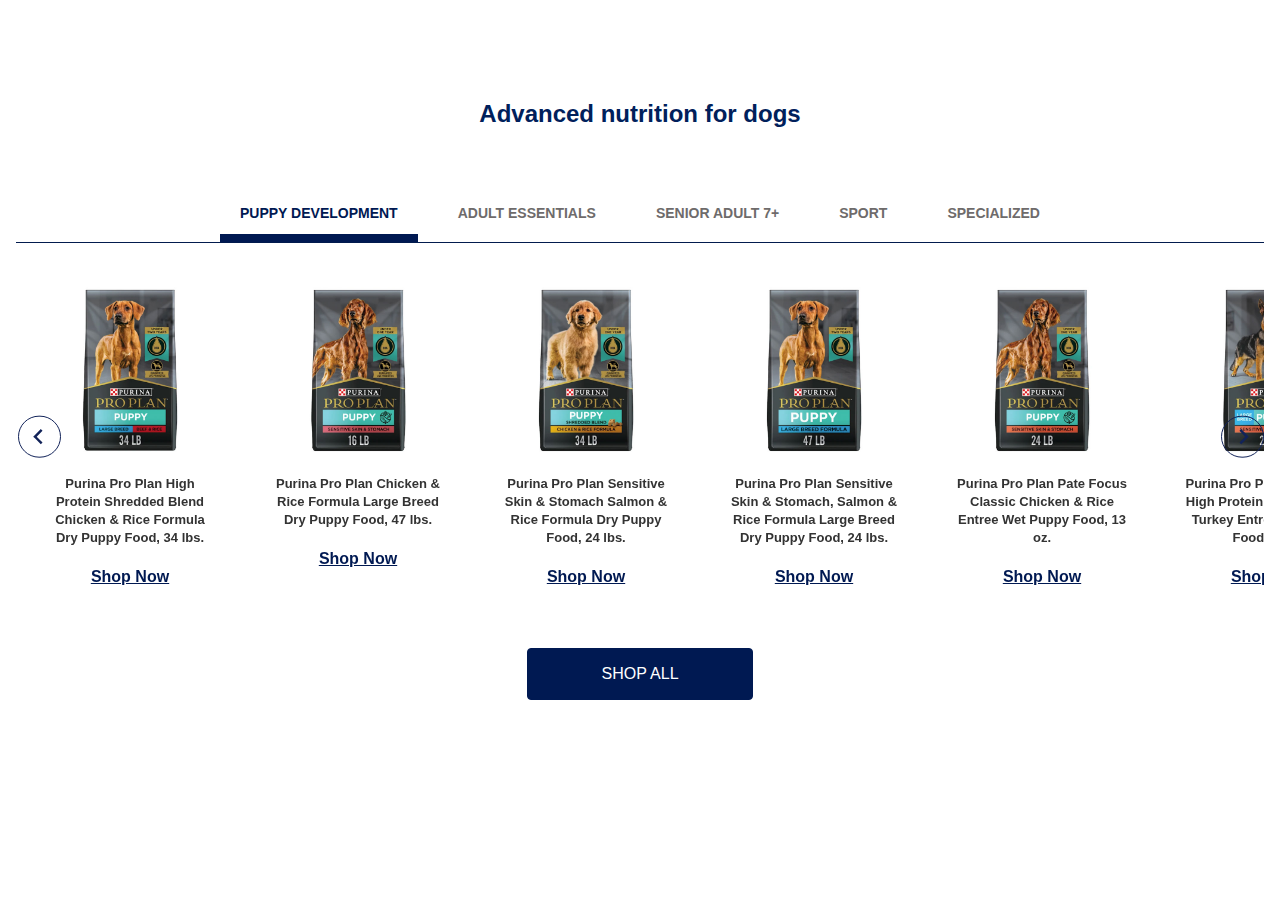
==== commit 0f19b83d: "Dog carousels products added" ====
--- a/carousel.html
+++ b/carousel.html
@@ -28,6 +28,12 @@
                                 onclick="filter_tab_products('citrus_purina_dog_puppy')">PUPPY DEVELOPMENT</button>
                             <button class="citrus_purina_tab_btn_single"
                                 onclick="filter_tab_products('citrus_purina_dog_adult')">ADULT ESSENTIALS</button>
+                                <button class="citrus_purina_tab_btn_single"
+                                onclick="filter_tab_products('citrus_purina_dog_senior')">SENIOR ADULT 7+</button>
+                                <button class="citrus_purina_tab_btn_single"
+                                onclick="filter_tab_products('citrus_purina_dog_sports')">SPORT</button>
+                                <button class="citrus_purina_tab_btn_single"
+                                onclick="filter_tab_products('citrus_purina_dog_specialized')">SPECIALIZED</button>
                         </div>
                     </div>
                     <!-- tab button -->
@@ -210,7 +216,7 @@
                         </div>
                         <!-- Dog Puppy row 1 -->
 
-                        <!-- start Meet row 2  -->
+                        <!-- Dog Adult row 2  -->
                         <div class="citrus_purina_tab_wrapper citrus_purina_tab_wrapper_hide_arrow splide citrus_purina_tab_controls">
                             <div class="splide__track">
                                 <div class="splide__list">
@@ -380,12 +386,486 @@
                                 </div>
                             </div>
                         </div>
-                        <!-- End row 2  -->
+                        <!-- Dog Adult row 2  -->
+
+                        <!-- Dog Senior Adult row 3  -->
+                        <div class="citrus_purina_tab_wrapper citrus_purina_tab_wrapper_hide_arrow splide citrus_purina_tab_controls">
+                            <div class="splide__track">
+                                <div class="splide__list">
+                                    <!-- tab item - Product 01 -->
+                                    <div class="citrus_purina_tab_item citrus_purina_dog_tab_item citrus_purina_dog_senior splide__slide">
+                                        <a href="">
+                                            <div class="single-tab-img">
+                                                <img src="img/citrus_purina_dog_senior1.jpg" >
+                                            </div>
+                                            <div class="single-tab-text">
+                                                <p>Purina Pro Plan with Probiotics Bright Mind Chicken & Rice Formula Senior Adult 7+ Dry Dog Food, 30 lbs. </p>
+                                            </div>
+                                            <div class="single-tab-cta cta-underline">
+                                                <a href="">Shop Now</a>
+                                            </div>
+                                        </a>
+                                    </div>
+                                    <!-- tab item -->
+                                    <!-- tab item - Product 02 -->
+                                    <div
+                                        class="citrus_purina_tab_item citrus_purina_dog_tab_item citrus_purina_dog_senior splide__slide">
+                                        <a href="">
+                                            <div class="single-tab-img">
+                                                <img src="img/citrus_purina_dog_senior2.jpg" >
+                                            </div>
+                                            <div class="single-tab-text">
+                                                <p>Purina Pro Plan Sensitive Skin & Stomach, Salmon & Rice Formula Senior Dry Dog Food, 24 lbs. </p>
+                                            </div>
+                                            <div class="single-tab-cta cta-underline">
+                                                <a href="">Shop Now</a>
+                                            </div>
+                                        </a>
+                                    </div>
+                                    <!-- tab item -->
+                                    <!-- tab item - Product 03 -->
+                                    <div
+                                        class="citrus_purina_tab_item citrus_purina_dog_tab_item citrus_purina_dog_senior splide__slide">
+                                        <a href="">
+                                            <div class="single-tab-img">
+                                                <img src="img/citrus_purina_dog_senior3.jpg" >
+                                            </div>
+                                            <div class="single-tab-text">
+                                                <p>Purina Pro Plan with Probotics Shredded Blend Chicken & Rice Formula Senior Dry Dog Food, 34 lbs. </p>
+                                            </div>
+                                            <div class="single-tab-cta cta-underline">
+                                                <a href="">Shop Now</a>
+                                            </div>
+                                        </a>
+                                    </div>
+                                    <!-- tab item -->
+                                    <!-- tab item - Product 04 -->
+                                    <div
+                                        class="citrus_purina_tab_item citrus_purina_dog_tab_item citrus_purina_dog_senior splide__slide">
+                                        <a href="">
+                                            <div class="single-tab-img">
+                                                <img src="img/citrus_purina_dog_senior4.jpg" >
+                                            </div>
+                                            <div class="single-tab-text">
+                                                <p>Purina Pro Plan Classic Adult 7+ Complete Essentials Chicken & Rice Entree Wet Dog Food, 13 oz. </p>
+                                            </div>
+                                            <div class="single-tab-cta cta-underline">
+                                                <a href="">Shop Now</a>
+                                            </div>
+                                        </a>
+                                    </div>
+                                    <!-- tab item -->
+                                    <!-- tab item - Product 05 -->
+                                    <div
+                                        class="citrus_purina_tab_item citrus_purina_dog_tab_item citrus_purina_dog_senior splide__slide">
+                                        <a href="">
+                                            <div class="single-tab-img">
+                                                <img src="img/citrus_purina_dog_senior5.jpg" >
+                                            </div>
+                                            <div class="single-tab-text">
+                                                <p>Purina Pro Plan Classic Adult 7+ Complete Essentials Turkey & Rice Entree Wet Dog Food, 13 oz., Case of 12 </p>
+                                            </div>
+                                            <div class="single-tab-cta cta-underline">
+                                                <a href="">Shop Now</a>
+                                            </div>
+                                        </a>
+                                    </div>
+                                    <!-- tab item -->
+                                    <!-- tab item - Product 06 -->
+                                    <div
+                                        class="citrus_purina_tab_item citrus_purina_dog_tab_item citrus_purina_dog_senior splide__slide">
+                                        <a href="">
+                                            <div class="single-tab-img">
+                                                <img src="img/citrus_purina_dog_senior6.jpg" >
+                                            </div>
+                                            <div class="single-tab-text">
+                                                <p>Purina Pro Plan with Probiotics Shredded Blend Chicken & Rice Formula Senior Dry Dog Food, 6 lbs. </p>
+                                            </div>
+                                            <div class="single-tab-cta cta-underline">
+                                                <a href="">Shop Now</a>
+                                            </div>
+                                        </a>
+                                    </div>
+                                    <!-- tab item -->
+
+                                    <!-- tab item - Product 07 -->
+                                    <div
+                                        class="citrus_purina_tab_item citrus_purina_dog_tab_item citrus_purina_dog_senior splide__slide">
+                                        <a href="">
+                                            <div class="single-tab-img">
+                                                <img src="img/citrus_purina_dog_senior7.jpg" >
+                                            </div>
+                                            <div class="single-tab-text">
+                                                <p>Purina Pro Plan with Probiotics Bright Mind Chicken & Rice Formula Senior Adult 7+ Dry Dog Food, 5 lbs. </p>
+                                            </div>
+                                            <div class="single-tab-cta cta-underline">
+                                                <a href="">Shop Now</a>
+                                            </div>
+                                        </a>
+                                    </div>
+                                    <!-- tab item -->
+
+                                    <!-- tab item - Product 08 -->
+                                    <div
+                                        class="citrus_purina_tab_item citrus_purina_dog_tab_item citrus_purina_dog_senior splide__slide">
+                                        <a href="">
+                                            <div class="single-tab-img">
+                                                <img src="img/citrus_purina_dog_adult8.jpg" >
+                                            </div>
+                                            <div class="single-tab-text">
+                                                <p>Purina Pro Plan High Protein Bright Mind Chicken & Rice Formula Adult Dry Dog Food, 30 lbs. </p>
+                                            </div>
+                                            <div class="single-tab-cta cta-underline">
+                                                <a href="">Shop Now</a>
+                                            </div>
+                                        </a>
+                                    </div>
+                                    <!-- tab item -->
+                                </div>
+                            </div>
+                        </div>
+                        <!-- End Dog Senior Adult row 3  -->
+
+                        <!-- Dog Sports row 4  -->
+                        <div class="citrus_purina_tab_wrapper citrus_purina_tab_wrapper_hide_arrow splide citrus_purina_tab_controls">
+                            <div class="splide__track">
+                                <div class="splide__list">
+                                    <!-- tab item - Product 01 -->
+                                    <div class="citrus_purina_tab_item citrus_purina_dog_tab_item citrus_purina_dog_sports splide__slide">
+                                        <a href="">
+                                            <div class="single-tab-img">
+                                                <img src="img/citrus_purina_dog_sports1.jpg" >
+                                            </div>
+                                            <div class="single-tab-text">
+                                                <p>Purina Pro Plan High Calorie, High Protein 30/20 Chicken & Rice Formula Dry Dog Food, 50 lbs. </p>
+                                            </div>
+                                            <div class="single-tab-cta cta-underline">
+                                                <a href="">Shop Now</a>
+                                            </div>
+                                        </a>
+                                    </div>
+                                    <!-- tab item -->
+
+                                    <!-- tab item - Product 02 -->
+                                    <div class="citrus_purina_tab_item citrus_purina_dog_tab_item citrus_purina_dog_sports splide__slide">
+                                        <a href="">
+                                            <div class="single-tab-img">
+                                                <img src="img/citrus_purina_dog_sports2.jpg" >
+                                            </div>
+                                            <div class="single-tab-text">
+                                                <p>Purina Pro Plan Sport High Protein Wet Dog Food Variety Pack, 13 oz., Count of 24 </p>
+                                            </div>
+                                            <div class="single-tab-cta cta-underline">
+                                                <a href="">Shop Now</a>
+                                            </div>
+                                        </a>
+                                    </div>
+                                    <!-- tab item -->
+
+                                    <!-- tab item - Product 03 -->
+                                    <div class="citrus_purina_tab_item citrus_purina_dog_tab_item citrus_purina_dog_sports splide__slide">
+                                        <a href="">
+                                            <div class="single-tab-img">
+                                                <img src="img/citrus_purina_dog_sports3.jpg" >
+                                            </div>
+                                            <div class="single-tab-text">
+                                                <p>Purina Pro Plan Sport Performance 30/20 Turkey, Duck & Quail Formula Dry Dog Food, 33 lbs.  </p>
+                                            </div>
+                                            <div class="single-tab-cta cta-underline">
+                                                <a href="">Shop Now</a>
+                                            </div>
+                                        </a>
+                                    </div>
+                                    <!-- tab item -->
+
+                                    <!-- tab item - Product 04 -->
+                                    <div class="citrus_purina_tab_item citrus_purina_dog_tab_item citrus_purina_dog_sports splide__slide">
+                                        <a href="">
+                                            <div class="single-tab-img">
+                                                <img src="img/citrus_purina_dog_sports4.jpg" >
+                                            </div>
+                                            <div class="single-tab-text">
+                                                <p>Purina Pro Plan Sport Performance 30/20 Salmon & Cod Formula Dry Dog Food, 33 lbs.  </p>
+                                            </div>
+                                            <div class="single-tab-cta cta-underline">
+                                                <a href="">Shop Now</a>
+                                            </div>
+                                        </a>
+                                    </div>
+                                    <!-- tab item -->
+
+                                    <!-- tab item - Product 05 -->
+                                    <div class="citrus_purina_tab_item citrus_purina_dog_tab_item citrus_purina_dog_sports splide__slide">
+                                        <a href="">
+                                            <div class="single-tab-img">
+                                                <img src="img/citrus_purina_dog_sports5.jpg" >
+                                            </div>
+                                            <div class="single-tab-text">
+                                                <p>Purina Pro Plan Sport Performance 30/20 Beef & Bison Formula Dry Dog Food, 33 lbs.  </p>
+                                            </div>
+                                            <div class="single-tab-cta cta-underline">
+                                                <a href="">Shop Now</a>
+                                            </div>
+                                        </a>
+                                    </div>
+                                    <!-- tab item -->
+
+                                    <!-- tab item - Product 06 -->
+                                    <div class="citrus_purina_tab_item citrus_purina_dog_tab_item citrus_purina_dog_sports splide__slide">
+                                        <a href="">
+                                            <div class="single-tab-img">
+                                                <img src="img/citrus_purina_dog_sports6.jpg" >
+                                            </div>
+                                            <div class="single-tab-text">
+                                                <p>Purina Pro Plan Sport High Protein Variety Pack Wet Dog Food, 13 oz., Pack of 12 </p>
+                                            </div>
+                                            <div class="single-tab-cta cta-underline">
+                                                <a href="">Shop Now</a>
+                                            </div>
+                                        </a>
+                                    </div>
+                                    <!-- tab item -->
+
+                                    <!-- tab item - Product 07 -->
+                                    <div class="citrus_purina_tab_item citrus_purina_dog_tab_item citrus_purina_dog_sports splide__slide">
+                                        <a href="">
+                                            <div class="single-tab-img">
+                                                <img src="img/citrus_purina_dog_sports7.jpg" >
+                                            </div>
+                                            <div class="single-tab-text">
+                                                <p>Purina Pro Plan Sport Development 30/20 Chicken and Rice High Protein Dry Puppy Food, 24 lbs. </p>
+                                            </div>
+                                            <div class="single-tab-cta cta-underline">
+                                                <a href="">Shop Now</a>
+                                            </div>
+                                        </a>
+                                    </div>
+                                    <!-- tab item -->
+
+                                    <!-- tab item - Product 08 -->
+                                    <div class="citrus_purina_tab_item citrus_purina_dog_tab_item citrus_purina_dog_sports splide__slide">
+                                        <a href="">
+                                            <div class="single-tab-img">
+                                                <img src="img/citrus_purina_dog_sports8.jpg" >
+                                            </div>
+                                            <div class="single-tab-text">
+                                                <p>Purina Pro Plan High Calorie, High Protein 30/20 Chicken & Rice Formula Dry Dog Food, 37.5 lbs. </p>
+                                            </div>
+                                            <div class="single-tab-cta cta-underline">
+                                                <a href="">Shop Now</a>
+                                            </div>
+                                        </a>
+                                    </div>
+                                    <!-- tab item -->
+
+                                    <!-- tab item - Product 9 -->
+                                    <div class="citrus_purina_tab_item citrus_purina_dog_tab_item citrus_purina_dog_sports splide__slide">
+                                        <a href="">
+                                            <div class="single-tab-img">
+                                                <img src="img/citrus_purina_dog_sports9.jpg" >
+                                            </div>
+                                            <div class="single-tab-text">
+                                                <p>Purina Pro Plan High Protein Sport 30/20 Salmon & Rice Formula Dry Dog Food, 33 lbs. </p>
+                                            </div>
+                                            <div class="single-tab-cta cta-underline">
+                                                <a href="">Shop Now</a>
+                                            </div>
+                                        </a>
+                                    </div>
+                                    <!-- tab item -->
+
+                                    <!-- tab item - Product 10 -->
+                                    <div class="citrus_purina_tab_item citrus_purina_dog_tab_item citrus_purina_dog_sports splide__slide">
+                                        <a href="">
+                                            <div class="single-tab-img">
+                                                <img src="img/citrus_purina_dog_sports10.jpg" >
+                                            </div>
+                                            <div class="single-tab-text">
+                                                <p>Purina Pro Plan Sport Adult 7+ Performance 30/17 Chicken & Rice Formula Dry Dog Food, 24 lbs. </p>
+                                            </div>
+                                            <div class="single-tab-cta cta-underline">
+                                                <a href="">Shop Now</a>
+                                            </div>
+                                        </a>
+                                    </div>
+                                    <!-- tab item -->
+                                </div>
+                            </div>
+                        </div>
+                        <!-- End Dog Sports row 4  -->
+
+                        <!-- Dog Specialzed row 5  -->
+                        <div class="citrus_purina_tab_wrapper citrus_purina_tab_wrapper_hide_arrow splide citrus_purina_tab_controls">
+                            <div class="splide__track">
+                                <div class="splide__list">
+                                    <!-- tab item - Product 01 -->
+                                    <div class="citrus_purina_tab_item citrus_purina_dog_tab_item citrus_purina_dog_specialized splide__slide">
+                                        <a href="">
+                                            <div class="single-tab-img">
+                                                <img src="img/citrus_purina_dog_specialized1.jpg" >
+                                            </div>
+                                            <div class="single-tab-text">
+                                                <p>Purina Pro Plan Sensitive Skin and Stomach with Probiotics Salmon & Rice Formula Dry Dog Food, 41 lbs. </p>
+                                            </div>
+                                            <div class="single-tab-cta cta-underline">
+                                                <a href="">Shop Now</a>
+                                            </div>
+                                        </a>
+                                    </div>
+                                    <!-- tab item -->
+
+                                    <!-- tab item - Product 02 -->
+                                    <div class="citrus_purina_tab_item citrus_purina_dog_tab_item citrus_purina_dog_specialized splide__slide">
+                                        <a href="">
+                                            <div class="single-tab-img">
+                                                <img src="img/citrus_purina_dog_specialized2.jpg" >
+                                            </div>
+                                            <div class="single-tab-text">
+                                                <p>Purina Pro Plan High Protein, Digestive Health Chicken & Rice Formula Large Breed Dry Dog Food, 47 lbs. </p>
+                                            </div>
+                                            <div class="single-tab-cta cta-underline">
+                                                <a href="">Shop Now</a>
+                                            </div>
+                                        </a>
+                                    </div>
+                                    <!-- tab item -->
+
+                                    <!-- tab item - Product 03 -->
+                                    <div class="citrus_purina_tab_item citrus_purina_dog_tab_item citrus_purina_dog_specialized splide__slide">
+                                        <a href="">
+                                            <div class="single-tab-img">
+                                                <img src="img/citrus_purina_dog_specialized3.jpg" >
+                                            </div>
+                                            <div class="single-tab-text">
+                                                <p>Purina Pro Plan Calm & Balanced Chicken & Rice Formula Adult Dry Dog Food, 30 lbs. </p>
+                                            </div>
+                                            <div class="single-tab-cta cta-underline">
+                                                <a href="">Shop Now</a>
+                                            </div>
+                                        </a>
+                                    </div>
+                                    <!-- tab item -->
+
+                                    <!-- tab item - Product 04 -->
+                                    <div class="citrus_purina_tab_item citrus_purina_dog_tab_item citrus_purina_dog_specialized splide__slide">
+                                        <a href="">
+                                            <div class="single-tab-img">
+                                                <img src="img/citrus_purina_dog_specialized4.jpg" >
+                                            </div>
+                                            <div class="single-tab-text">
+                                                <p>Purina Pro Plan Specialized Sensitive Skin & Stomach with Probiotics Large Breed Dry Dog Food, 35 lbs. </p>
+                                            </div>
+                                            <div class="single-tab-cta cta-underline">
+                                                <a href="">Shop Now</a>
+                                            </div>
+                                        </a>
+                                    </div>
+                                    <!-- tab item -->
+
+                                    <!-- tab item - Product 05 -->
+                                    <div class="citrus_purina_tab_item citrus_purina_dog_tab_item citrus_purina_dog_specialized splide__slide">
+                                        <a href="">
+                                            <div class="single-tab-img">
+                                                <img src="img/citrus_purina_dog_specialized5.jpg" >
+                                            </div>
+                                            <div class="single-tab-text">
+                                                <p>Purina Pro Plan Sensitive Skin and Sensitive Stomach with Probiotics Lamb & Oatmeal Formula Dry Dog Food, 24 lbs. </p>
+                                            </div>
+                                            <div class="single-tab-cta cta-underline">
+                                                <a href="">Shop Now</a>
+                                            </div>
+                                        </a>
+                                    </div>
+                                    <!-- tab item -->
+
+                                    <!-- tab item - Product 06 -->
+                                    <div class="citrus_purina_tab_item citrus_purina_dog_tab_item citrus_purina_dog_specialized splide__slide">
+                                        <a href="">
+                                            <div class="single-tab-img">
+                                                <img src="img/citrus_purina_dog_specialized6.jpg" >
+                                            </div>
+                                            <div class="single-tab-text">
+                                                <p>Purina Pro Plan Sensitive Skin & Stomach, Turkey & Oatmeal Formula Adult Dry Dog Food, 24 lbs. </p>
+                                            </div>
+                                            <div class="single-tab-cta cta-underline">
+                                                <a href="">Shop Now</a>
+                                            </div>
+                                        </a>
+                                    </div>
+                                    <!-- tab item -->
+
+                                    <!-- tab item - Product 07 -->
+                                    <div class="citrus_purina_tab_item citrus_purina_dog_tab_item citrus_purina_dog_specialized splide__slide">
+                                        <a href="">
+                                            <div class="single-tab-img">
+                                                <img src="img/citrus_purina_dog_specialized7.jpg" >
+                                            </div>
+                                            <div class="single-tab-text">
+                                                <p>Purina Pro Plan Sensitive Skin and Stomach Salmon and Rice Entree Wet Dog Food Pate, 13 oz. </p>
+                                            </div>
+                                            <div class="single-tab-cta cta-underline">
+                                                <a href="">Shop Now</a>
+                                            </div>
+                                        </a>
+                                    </div>
+                                    <!-- tab item -->
+
+                                    <!-- tab item - Product 08 -->
+                                    <div class="citrus_purina_tab_item citrus_purina_dog_tab_item citrus_purina_dog_specialized splide__slide">
+                                        <a href="">
+                                            <div class="single-tab-img">
+                                                <img src="img/citrus_purina_dog_specialized8.jpg" >
+                                            </div>
+                                            <div class="single-tab-text">
+                                                <p>Purina Pro Plan High Protein Chicken or Turkey Pate in Sauce Wet Food for Small Dogs Variety Pack, 3.5 oz., Count of 12 </p>
+                                            </div>
+                                            <div class="single-tab-cta cta-underline">
+                                                <a href="">Shop Now</a>
+                                            </div>
+                                        </a>
+                                    </div>
+                                    <!-- tab item -->
+
+                                    <!-- tab item - Product 09 -->
+                                    <div class="citrus_purina_tab_item citrus_purina_dog_tab_item citrus_purina_dog_specialized splide__slide">
+                                        <a href="">
+                                            <div class="single-tab-img">
+                                                <img src="img/citrus_purina_dog_specialized9.jpg" >
+                                            </div>
+                                            <div class="single-tab-text">
+                                                <p>Purina Pro Plan Shredded Blend Lamb & Rice Formula Small Breed Adult Dry Dog Food, 18 lbs. </p>
+                                            </div>
+                                            <div class="single-tab-cta cta-underline">
+                                                <a href="">Shop Now</a>
+                                            </div>
+                                        </a>
+                                    </div>
+                                    <!-- tab item -->
+
+                                    <!-- tab item - Product 10 -->
+                                    <div class="citrus_purina_tab_item citrus_purina_dog_tab_item citrus_purina_dog_specialized splide__slide">
+                                        <a href="">
+                                            <div class="single-tab-img">
+                                                <img src="img/citrus_purina_dog_specialized10.jpg" >
+                                            </div>
+                                            <div class="single-tab-text">
+                                                <p>Purina Pro Plan with Probiotics Shredded Blend Weight Management Formula Dry Dog Food, 34 lbs. </p>
+                                            </div>
+                                            <div class="single-tab-cta cta-underline">
+                                                <a href="">Shop Now</a>
+                                            </div>
+                                        </a>
+                                    </div>
+                                    <!-- tab item -->
+                                </div>
+                            </div>
+                        </div>
+                        <!-- End Dog Specialzed row 5  -->
 
 
                     </div>
                     <div class="flex-box cta-all-container">
-                        <a href="https://www.petco.com/shop/en/petcostore/brand/taste-of-the-wild/dog" manual_cm_sp="sponsoredbrandpage:diamond pet:dogfoodwithunique:1:shopalldogfood:shopnow" onclick="clickTrackLink(this);" class="citrus-purina-cta-box-tab w-12 py-4 px-6 md:uppercase md:no-underline md:text-white text-base font-bold md:bg-custom-blue cursor-pointer rounded-lg xs:underline xs:text-custom-blue xs:bg-transparent">Shop All Dog Food</a>
+                        <a href="" manual_cm_sp="" onclick="clickTrackLink(this);" class="citrus-purina-cta-box-tab">Shop All </a>
                     </div>
                     <!--=================== tab content ===================-->
                 </div>
--- a/base.css
+++ b/base.css
@@ -35,11 +35,15 @@
 .citrus_purina h1, .citrus_purina h2, .citrus_purina h3 {
   font-family: "PetcoCircularTT-Bold", arial !important;
   line-height: initial !important;
+  margin: 0;
 }
 
 .citrus_purina p {
   font-family: "PetcoCircularTT-Regular", arial !important;
   line-height: initial !important;
+  font-size: 13px;
+  color: #333333;
+  margin: 0;
 }
 
 .citrus_purina .cta-box {
@@ -85,6 +89,15 @@
 }
 
 .citrus_purina .cta-underline {
+  font-size: 16px;
+  color: #001952;
+  text-decoration: underline;
+  text-transform: capitalize;
+  font-family: "PetcoCircularTT-Bold", arial !important;
+  cursor: pointer;
+}
+
+.citrus_purina .cta-underline a {
   font-size: 16px;
   color: #001952;
   text-decoration: underline;
@@ -381,7 +394,6 @@
 }
 
 .citrus_purina_tab_item {
-  text-transform: uppercase;
   padding: 12px 20px;
   margin: 0px 10px;
   font-size: 14px;
@@ -432,7 +444,7 @@
 }
 
 .citrus_purina_tab_item {
-  max-width: 190px;
+  max-width: 210px;
   width: 100% !important;
   margin: 0px 9px;
 }
@@ -895,7 +907,7 @@
 }
 
 .citrus-purina-cta-box-tab {
-  width: 14rem;
+  width: 12rem;
   border-radius: 0.25rem;
   background-color: #001952;
   padding: 1rem;
@@ -904,11 +916,13 @@
   font-family: "PetcoCircularTT-Bold", arial !important;
   margin-top: 3rem;
   text-transform: uppercase;
+  border: 1px solid #001952;
 }
 
 .citrus-purina-cta-box-tab:hover {
   color: #001952;
   background: #fff;
+  border: 1px solid #001952;
 }
 
 /* Products Tabs */
@@ -1003,6 +1017,12 @@
 
 .citrus_purina_tab_item {
   margin: 0px 9px;
+}
+
+.citrus_purina_tab_item .single-tab-text p {
+  font-size: 13px;
+  line-height: 18px !important;
+  padding: 20px 0;
 }
 
 .citrus-inner-img22 {
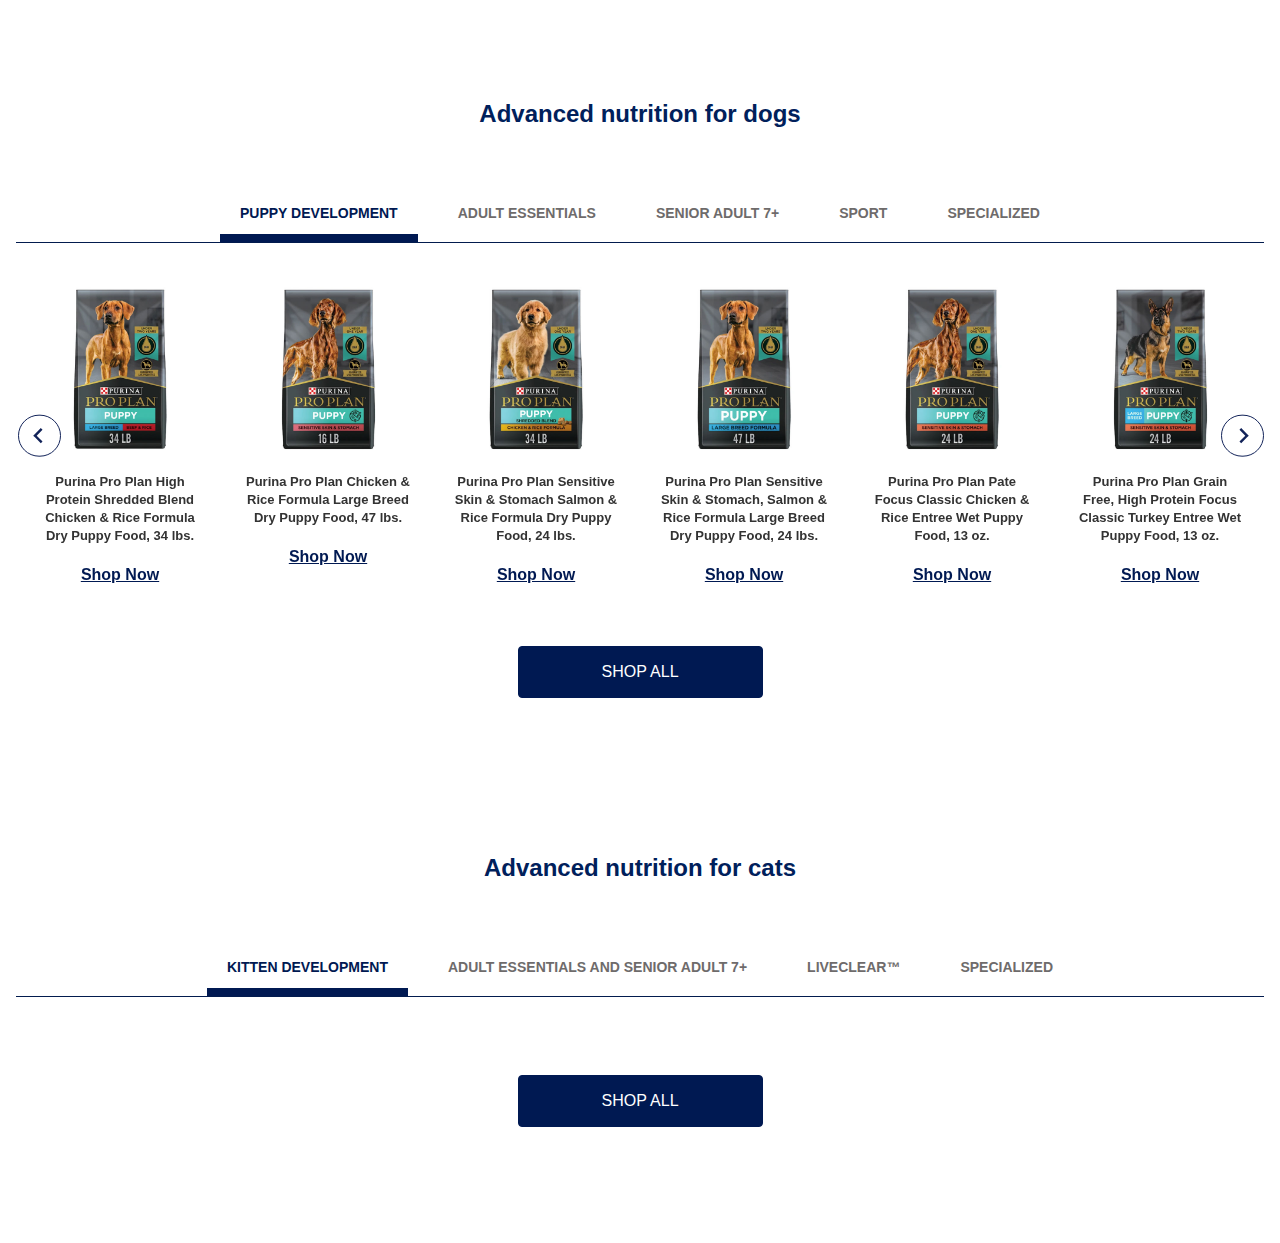
==== commit 7cb17b36: "Responsive issue fixed" ====
--- a/carousel.html
+++ b/carousel.html
@@ -11,9 +11,9 @@
 </head>
 <body>
     <div class="citrus_purina container-full citrus-purina-main-wrapper">
-        <!-- Advanced nutritions for dogs -->
+        <!-- Dog Section -->
         <section class="citrus_purina__dog_tabs purina-full">
-            <!-- Section Header Favor -->
+            <!-- Section Header -->
             <div class="citrus-purina-section-title">
                 <h2>Advanced nutrition for dogs</h2>
             </div>
@@ -875,6 +875,100 @@
             </div>
             
         </section>
+
+        <!-- Cat Section -->
+        <section class="citrus_purina__dog_tabs purina-full">
+            <!-- Section Header-->
+            <div class="citrus-purina-section-title">
+                <h2>Advanced nutrition for cats </h2>
+            </div>
+            <!-- Tabs buttons -->
+            <!-- Tabs buttons -->
+            <div class="citrus_purina_tab">
+                <div class="citrus-purina-main-tab-content">
+                    <!-- tab button -->
+                    <div class="citrus-purina-wrapper">
+                        <div id="citrus_purina_tab__btn" class="citrus-purina-tab__btn">
+                            <button class="citrus_purina_tab_btn_single citrus_purina_tab_btn_single_active"
+                                onclick="filter_tab_products('citrus_purina_cats')">KITTEN DEVELOPMENT</button>
+                            <button class="citrus_purina_tab_btn_single"
+                                onclick="filter_tab_products('citrus_purina_cat_adult')">ADULT ESSENTIALS AND SENIOR ADULT 7+</button>
+                                <button class="citrus_purina_tab_btn_single"
+                                onclick="filter_tab_products('citrus_purina_cat_live')">LIVECLEAR™</button>
+                                <button class="citrus_purina_tab_btn_single"
+                                onclick="filter_tab_products('citrus_purina_cat_specialized')">SPECIALIZED</button>
+                        </div>
+                    </div>
+                    <!-- tab button -->
+
+                    <!--=================== tab content ===================-->
+                    <div class="citrus-tab-section__tab-content">
+                        <!-- Cat Kitten row 1 -->
+                        <div class="citrus_purina_tab_wrapper splide citrus_purina_tab_controls">
+                            <div class="splide__track">
+                                <div class="splide__list">
+                                    <!-- tab item 1 -->
+                                    <div
+                                        class="citrus_purina_tab_item citrus_purina_dog_tab_item citrus_purina_cats splide__slide">
+                                        <a href="">
+                                            <div class="single-tab-img">
+                                                <img src="img/citrus_purina_cat_kitten1.jpg" >
+                                            </div>
+                                            <div class="single-tab-text">
+                                                <p>copy</p>
+                                            </div>
+                                            <div class="single-tab-cta cta-underline">
+                                                <a href="">Shop Now</a>
+                                            </div>
+                                        </a>
+                                
+                                    </div>
+
+                                </div>
+                            </div>
+                        </div>
+                        <!-- Cat Kitten row 1 -->
+
+                        <!-- Dog Adult row 2  -->
+                        <div class="citrus_purina_tab_wrapper citrus_purina_tab_wrapper_hide_arrow splide citrus_purina_tab_controls">
+                            <div class="splide__track">
+                                <div class="splide__list">
+                                    <!-- tab item - Product 01 -->
+                                    <div class="citrus_purina_tab_item citrus_purina_dog_tab_item citrus_purina_cat_adult splide__slide">
+                                        <a href="">
+                                            <div class="single-tab-img">
+                                                <img src="img/citrus_purina_cat_adult1.jpg" >
+                                            </div>
+                                            <div class="single-tab-text">
+                                                <p>Copy</p>
+                                            </div>
+                                            <div class="single-tab-cta cta-underline">
+                                                <a href="">Shop Now</a>
+                                            </div>
+                                        </a>
+                                    </div>
+                                    <!-- tab item -->
+                                   
+                                </div>
+                            </div>
+                        </div>
+                        <!-- Dog Adult row 2  -->
+
+                        
+
+
+                    </div>
+                    <div class="flex-box cta-all-container">
+                        <a href="" manual_cm_sp="" onclick="clickTrackLink(this);" class="citrus-purina-cta-box-tab">Shop All </a>
+                    </div>
+                    <!--=================== tab content ===================-->
+                </div>
+
+
+
+            </div>
+            
+        </section>
     </div>
     
     <script src="splide_carousel.js"></script>
--- a/base.css
+++ b/base.css
@@ -19,6 +19,10 @@
 .citrus_purina {
   max-width: 1440px;
   margin: 0 auto;
+}
+
+.citrus_purina .citrus-purina-section-title h2 sup {
+  font-size: 16px;
 }
 
 .citrus_purina a {
@@ -441,12 +445,6 @@
   -ms-flex-pack: center;
   justify-content: center;
   overflow: hidden;
-}
-
-.citrus_purina_tab_item {
-  max-width: 210px;
-  width: 100% !important;
-  margin: 0px 9px;
 }
 
 .citrus-inner-img22 {
@@ -907,7 +905,7 @@
 }
 
 .citrus-purina-cta-box-tab {
-  width: 12rem;
+  min-width: 211px;
   border-radius: 0.25rem;
   background-color: #001952;
   padding: 1rem;
@@ -951,7 +949,6 @@
 }
 
 .citrus_purina_dog_tab_item {
-  float: left;
   display: none;
 }
 
@@ -1015,10 +1012,6 @@
   overflow: hidden;
 }
 
-.citrus_purina_tab_item {
-  margin: 0px 9px;
-}
-
 .citrus_purina_tab_item .single-tab-text p {
   font-size: 13px;
   line-height: 18px !important;
@@ -1086,4 +1079,215 @@
   width: 3.2em;
   z-index: 1;
 }
+
+.citrus_purina__video_container {
+  margin: 5rem 0;
+  background: #F4F7FF;
+  -ms-flex-wrap: wrap;
+      flex-wrap: wrap;
+}
+
+.citrus_purina__video_container .citrus_purina__video_container--col {
+  width: 50%;
+}
+
+.citrus_purina__video_container .citrus_purina__video_container--col .single-video {
+  max-width: 80%;
+  margin: 0 auto;
+}
+
+.citrus_purina__video_container .citrus_purina__video_container--col .single-video iframe {
+  width: 100%;
+  min-height: 40vh;
+  margin-top: -15%;
+}
+
+.citrus_purina__video_container .citrus_purina__video_container--col .video-text {
+  text-align: center;
+  padding: 6rem 0;
+}
+
+.citrus_purina__video_container .citrus_purina__video_container--col .video-text h3 {
+  font-size: 25px;
+  color: #000000;
+  font-family: "PetcoCircularTT-Bold", arial !important;
+}
+
+.citrus_purina__video_container .citrus_purina__video_container--col .video-text p {
+  padding: 24px 15px;
+  max-width: 400px;
+  margin: 0 auto;
+  font-size: 16px;
+}
+
+.citrus_purina__video_container .citrus_purina__video_container--col .video-text p sup {
+  font-size: 12px;
+}
+
+.citrus_purina__video_container .citrus_purina__video_container--col .video-text .cta-box a {
+  margin: 0 auto;
+  max-width: 211px;
+}
+
+.citrus_purina__video_container .citrus_purina__video_container--col .video-text .disclaimer p {
+  font-size: 12px;
+  padding: 10px 0;
+}
+
+.citrus_purina__packages .citrus_purina__packages_wrapper .citrus_purina__packages_wrapper--single-package {
+  margin: 24px;
+  background: #F4F7FF;
+}
+
+.citrus_purina__packages .citrus_purina__packages_wrapper .citrus_purina__packages_wrapper--single-package a {
+  display: block;
+  text-align: center;
+}
+
+.citrus_purina__packages .citrus_purina__packages_wrapper .citrus_purina__packages_wrapper--single-package a .single-package__img {
+  display: -webkit-box;
+  display: -ms-flexbox;
+  display: flex;
+}
+
+.citrus_purina__packages .citrus_purina__packages_wrapper .citrus_purina__packages_wrapper--single-package a .single-package__text h3 {
+  font-size: 20px;
+  color: #000000;
+  font-family: "PetcoCircularTT-Bold", arial !important;
+  padding: 3rem 15px;
+}
+
+/* Laptop */
+@media only screen and (min-width: 2560px) {
+  .citrus_purina__video_container {
+    margin: 7rem 0;
+  }
+  .citrus_purina__video_container .citrus_purina__video_container--col .single-video iframe {
+    min-height: 22vh;
+  }
+}
+
+/* Laptop */
+@media only screen and (min-width: 1920px) and (max-width: 2559px) {
+  .citrus_purina__video_container {
+    margin: 6rem 0;
+  }
+  .citrus_purina__video_container .citrus_purina__video_container--col .single-video iframe {
+    margin-top: -20%;
+  }
+}
+
+/* Laptop */
+/* Laptop */
+/* Medium devices */
+@media only screen and (min-width: 1024px) and (max-width: 1279px) {
+  .citrus_purina__video_container .citrus_purina__video_container--col .single-video iframe {
+    min-height: 36vh;
+  }
+  .citrus_purina__video_container .citrus_purina__video_container--col .video-text {
+    padding: 3rem 0;
+  }
+}
+
+/* Tab devices */
+@media only screen and (min-width: 768px) and (max-width: 1023px) {
+  .citrus_purina__video_container .citrus_purina__video_container--col .single-video iframe {
+    min-height: 28vh;
+  }
+  .citrus_purina__video_container .citrus_purina__video_container--col .video-text {
+    padding: 1.5rem 0;
+  }
+  .citrus_purina__video_container .citrus_purina__video_container--col .video-text p {
+    padding: 15px;
+  }
+}
+
+/* Mobile devices */
+@media only screen and (max-width: 767px) {
+  /* Show hide class */
+  .m-hide {
+    display: none;
+  }
+  .d-hide {
+    display: block;
+  }
+  .citrus_purina .cta-box a {
+    background: none;
+    color: #00205B;
+    text-transform: capitalize;
+    text-decoration: underline !important;
+    border: none;
+  }
+  .citrus_purina .cta-all-container a {
+    background: none;
+    color: #00205B;
+    text-transform: capitalize;
+    text-decoration: underline !important;
+    border: none;
+  }
+  .citrus-purina-main-tab-content .citrus-purina-wrapper {
+    overflow: hidden;
+  }
+  .citrus-purina-main-tab-content .citrus-purina-wrapper .citrus-purina-tab__btn {
+    display: -webkit-box;
+    display: -ms-flexbox;
+    display: flex;
+    -webkit-box-align: end;
+        -ms-flex-align: end;
+            align-items: flex-end;
+    -webkit-box-pack: start;
+        -ms-flex-pack: start;
+            justify-content: flex-start;
+    overflow-y: auto;
+    -ms-overflow-style: none;
+    /* IE and Edge */
+    scrollbar-width: none;
+    /* Firefox */
+  }
+  .citrus-purina-main-tab-content .citrus-purina-wrapper .citrus-purina-tab__btn::-webkit-scrollbar {
+    display: none;
+  }
+  .citrus-purina-main-tab-content .citrus-purina-wrapper .citrus-purina-tab__btn .citrus_purina_tab_btn_single {
+    min-width: 195px;
+  }
+  .citrus_purina_tab_btn_single {
+    border-bottom: 8px solid #fff;
+  }
+  .citrus_purina__video_container {
+    -ms-flex-wrap: wrap !important;
+        flex-wrap: wrap !important;
+  }
+  .citrus_purina__video_container .citrus_purina__video_container--col {
+    width: 100%;
+  }
+  .citrus_purina__video_container .citrus_purina__video_container--col .single-video {
+    max-width: 100%;
+    padding: 0 15px;
+  }
+  .citrus_purina__video_container .citrus_purina__video_container--col .single-video iframe {
+    min-height: 34vh;
+    margin-top: 0;
+  }
+  .citrus_purina__video_container .citrus_purina__video_container--col .video-text {
+    padding: 3rem 15px;
+  }
+  .citrus_purina__video_container .citrus_purina__video_container--col .video-text p {
+    padding: 15px;
+  }
+  .citrus_purina__video1 .citrus_purina__video_container--col:nth-child(1) {
+    -webkit-box-ordinal-group: 3;
+        -ms-flex-order: 2;
+            order: 2;
+  }
+  .citrus_purina__packages {
+    overflow: hidden;
+  }
+  .citrus_purina__packages .citrus_purina__packages_wrapper {
+    overflow-x: auto;
+  }
+  .citrus_purina__packages .citrus_purina__packages_wrapper .citrus_purina__packages_wrapper--single-package {
+    margin: 16px;
+    min-width: 60%;
+  }
+}
 /*# sourceMappingURL=base.css.map */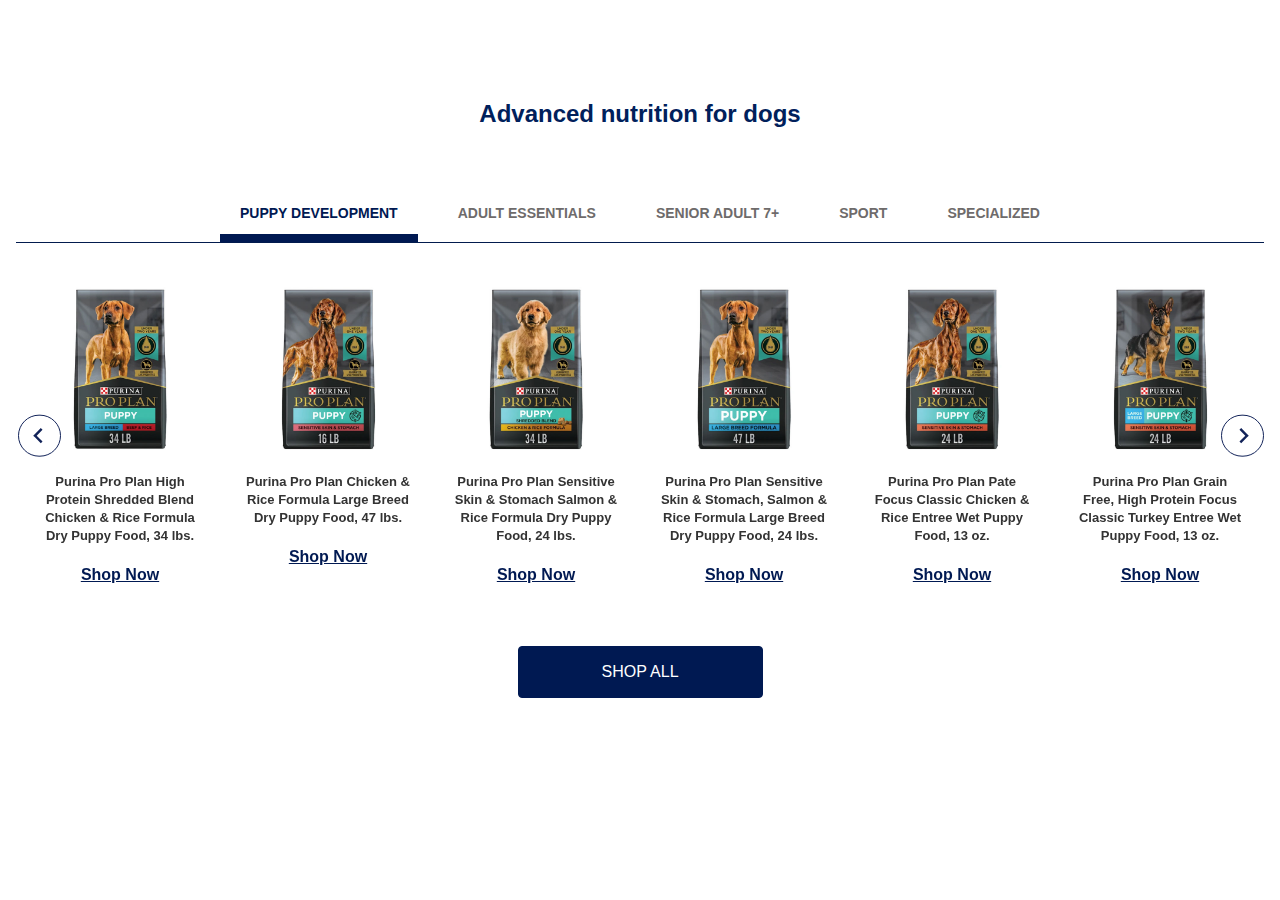
==== commit e21b0700: "Cats image added" ====
--- a/carousel.html
+++ b/carousel.html
@@ -875,100 +875,6 @@
             </div>
             
         </section>
-
-        <!-- Cat Section -->
-        <section class="citrus_purina__dog_tabs purina-full">
-            <!-- Section Header-->
-            <div class="citrus-purina-section-title">
-                <h2>Advanced nutrition for cats </h2>
-            </div>
-            <!-- Tabs buttons -->
-            <!-- Tabs buttons -->
-            <div class="citrus_purina_tab">
-                <div class="citrus-purina-main-tab-content">
-                    <!-- tab button -->
-                    <div class="citrus-purina-wrapper">
-                        <div id="citrus_purina_tab__btn" class="citrus-purina-tab__btn">
-                            <button class="citrus_purina_tab_btn_single citrus_purina_tab_btn_single_active"
-                                onclick="filter_tab_products('citrus_purina_cats')">KITTEN DEVELOPMENT</button>
-                            <button class="citrus_purina_tab_btn_single"
-                                onclick="filter_tab_products('citrus_purina_cat_adult')">ADULT ESSENTIALS AND SENIOR ADULT 7+</button>
-                                <button class="citrus_purina_tab_btn_single"
-                                onclick="filter_tab_products('citrus_purina_cat_live')">LIVECLEAR™</button>
-                                <button class="citrus_purina_tab_btn_single"
-                                onclick="filter_tab_products('citrus_purina_cat_specialized')">SPECIALIZED</button>
-                        </div>
-                    </div>
-                    <!-- tab button -->
-
-                    <!--=================== tab content ===================-->
-                    <div class="citrus-tab-section__tab-content">
-                        <!-- Cat Kitten row 1 -->
-                        <div class="citrus_purina_tab_wrapper splide citrus_purina_tab_controls">
-                            <div class="splide__track">
-                                <div class="splide__list">
-                                    <!-- tab item 1 -->
-                                    <div
-                                        class="citrus_purina_tab_item citrus_purina_dog_tab_item citrus_purina_cats splide__slide">
-                                        <a href="">
-                                            <div class="single-tab-img">
-                                                <img src="img/citrus_purina_cat_kitten1.jpg" >
-                                            </div>
-                                            <div class="single-tab-text">
-                                                <p>copy</p>
-                                            </div>
-                                            <div class="single-tab-cta cta-underline">
-                                                <a href="">Shop Now</a>
-                                            </div>
-                                        </a>
-                                
-                                    </div>
-
-                                </div>
-                            </div>
-                        </div>
-                        <!-- Cat Kitten row 1 -->
-
-                        <!-- Dog Adult row 2  -->
-                        <div class="citrus_purina_tab_wrapper citrus_purina_tab_wrapper_hide_arrow splide citrus_purina_tab_controls">
-                            <div class="splide__track">
-                                <div class="splide__list">
-                                    <!-- tab item - Product 01 -->
-                                    <div class="citrus_purina_tab_item citrus_purina_dog_tab_item citrus_purina_cat_adult splide__slide">
-                                        <a href="">
-                                            <div class="single-tab-img">
-                                                <img src="img/citrus_purina_cat_adult1.jpg" >
-                                            </div>
-                                            <div class="single-tab-text">
-                                                <p>Copy</p>
-                                            </div>
-                                            <div class="single-tab-cta cta-underline">
-                                                <a href="">Shop Now</a>
-                                            </div>
-                                        </a>
-                                    </div>
-                                    <!-- tab item -->
-                                   
-                                </div>
-                            </div>
-                        </div>
-                        <!-- Dog Adult row 2  -->
-
-                        
-
-
-                    </div>
-                    <div class="flex-box cta-all-container">
-                        <a href="" manual_cm_sp="" onclick="clickTrackLink(this);" class="citrus-purina-cta-box-tab">Shop All </a>
-                    </div>
-                    <!--=================== tab content ===================-->
-                </div>
-
-
-
-            </div>
-            
-        </section>
     </div>
     
     <script src="splide_carousel.js"></script>
--- a/base.css
+++ b/base.css
@@ -1080,6 +1080,63 @@
   z-index: 1;
 }
 
+.citrus_purina_tab_controls_cat {
+  display: -webkit-box;
+  display: -ms-flexbox;
+  display: flex;
+  -ms-flex-wrap: wrap;
+  flex-wrap: wrap;
+  -webkit-box-pack: center;
+  -ms-flex-pack: center;
+  justify-content: center;
+  overflow: hidden;
+}
+
+.citrus_purina_tab_controls_cat .splide__arrow--next {
+  right: 0px;
+}
+
+.citrus_purina_tab_controls_cat .splide__arrow--prev {
+  left: 2px;
+}
+
+.citrus_purina_tab_controls_cat .splide__arrow svg {
+  fill: #122359;
+}
+
+.citrus_purina_tab_controls_cat .splide__arrow {
+  -ms-flex-align: center;
+  -webkit-box-align: center;
+  align-items: center;
+  background: transparent;
+  border: 1px solid #122359;
+  border-radius: 50%;
+  cursor: pointer;
+  display: -ms-flexbox;
+  display: -webkit-box;
+  display: flex;
+  height: 3.2em;
+  -ms-flex-pack: center;
+  -webkit-box-pack: center;
+  justify-content: center;
+  opacity: 1;
+  padding: 0;
+  position: absolute;
+  top: 50%;
+  -webkit-transform: translateY(-50%);
+  transform: translateY(-50%);
+  width: 3.2em;
+  z-index: 1;
+}
+
+.citrus_purina_cat_tab_item.citrusTabshow {
+  display: none;
+}
+
+.citrus_purina_cat_tab_item {
+  display: block;
+}
+
 .citrus_purina__video_container {
   margin: 5rem 0;
   background: #F4F7FF;
